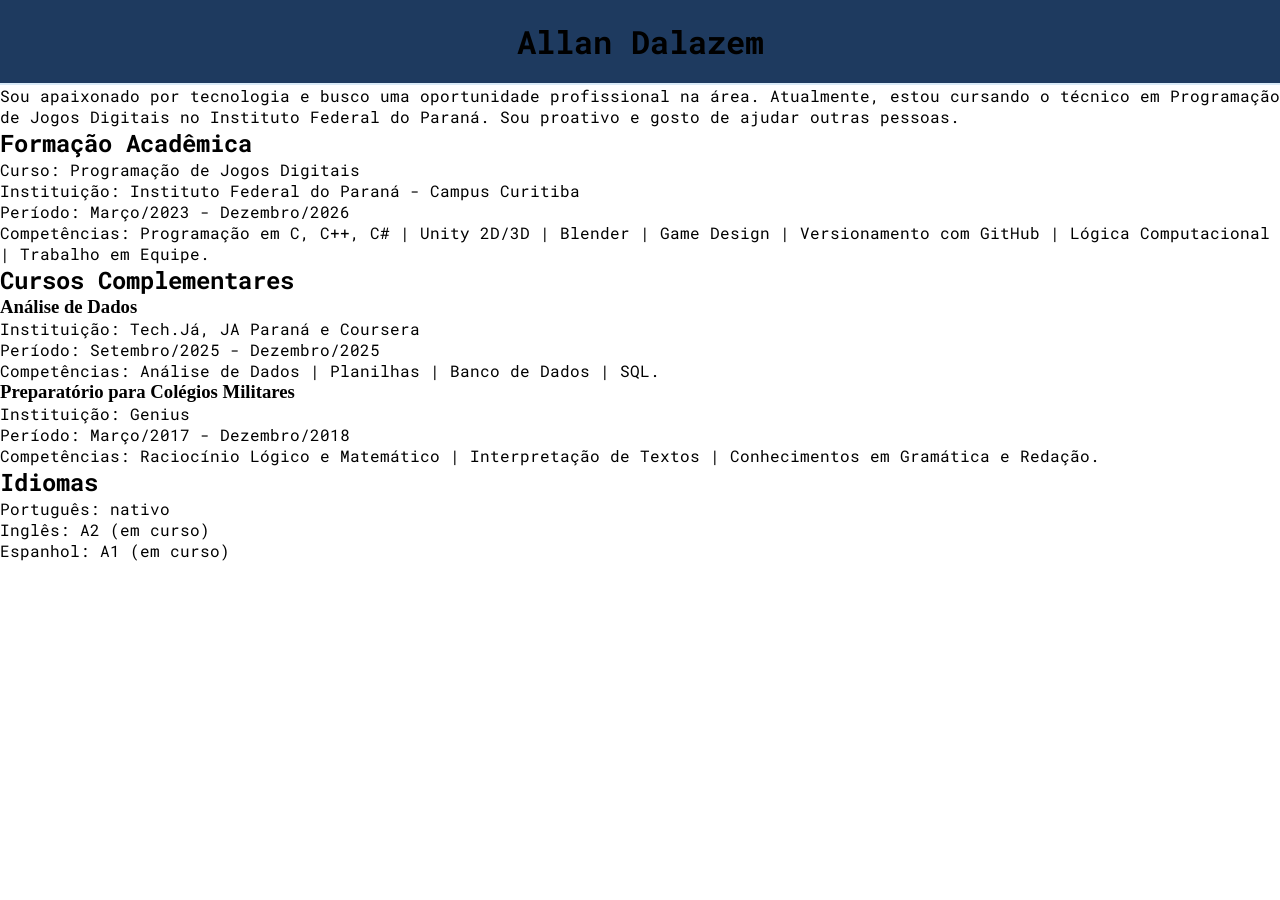
==== Portfolio_Project/index.html @ c1f293c8 "Website started + Basic files + Header + Font family + Basic infos" ====
<!DOCTYPE html>
<html>
    <head>
        <meta charset="utf-8">
        <meta name="viewport" content="width=device-width, initial-scale=1">

        <link rel="stylesheet" href="css/style.css">

        <link rel="preconnect" href="https://fonts.googleapis.com">
        <link rel="preconnect" href="https://fonts.gstatic.com" crossorigin>
        <link href="https://fonts.googleapis.com/css2?family=Roboto+Mono:ital,wght@0,100..700;1,100..700&display=swap" rel="stylesheet">

        <title>Portfólio - Home</title>
    </head>
    <body>
        <header>
            <h1>Allan Dalazem</h1>
        </header>

        <section>
            <p>Sou apaixonado por tecnologia e busco uma oportunidade profissional na área. Atualmente, estou cursando o técnico em Programação de Jogos Digitais no Instituto Federal do Paraná. Sou proativo e gosto de ajudar outras pessoas.</p>
        </section>

        <section class="curriculum-container">
            <div>
                <h2>Formação Acadêmica</h2>

                <p>Curso: Programação de Jogos Digitais</p>
                <p>Instituição: Instituto Federal do Paraná - Campus Curitiba</p>
                <p>Período: Março/2023 - Dezembro/2026</p>
                <p>Competências: Programação em C, C++, C# | Unity 2D/3D | Blender | Game Design | Versionamento com GitHub | Lógica Computacional | Trabalho em Equipe.</p>
            </div>

            <div>
                <h2>Cursos Complementares</h2>

                <h3>Análise de Dados</h3>
                <p>Instituição: Tech.Já, JA Paraná e Coursera</p>
                <p>Período: Setembro/2025 - Dezembro/2025</p>
                <p>Competências: Análise de Dados | Planilhas | Banco de Dados | SQL. </p>

                <h3>Preparatório para Colégios Militares</h3>
                <p>Instituição: Genius</p>
                <p>Período: Março/2017 - Dezembro/2018</p>
                <p>Competências: Raciocínio Lógico e Matemático | Interpretação de Textos | Conhecimentos em Gramática e Redação.</p>
            </div>

            <div>
                <h2>Idiomas</h2>

                <p>Português: nativo</p>
                <p>Inglês: A2 (em curso)</p>
                <p>Espanhol: A1 (em curso)</p>
            </div>
        </section>
        
    </body>
</html>
---- Portfolio_Project/css/style.css ----
*{
    margin: 0px;
    padding: 0px;
}

main{
    width: 100%;
    min-height: 100vh;
}

body{
    background-color: #FFFFFF;
}

header{
    padding: 20px;

    display: flex;
    justify-content: center;

    border-bottom: 2px solid #D9EAF7;

    background-color: #1E3A5F;
}

h1, h2, p{
    font-family: "Roboto Mono", monospace;
}

.curriculum-container{
    display: flex;
    flex-direction: column;
}
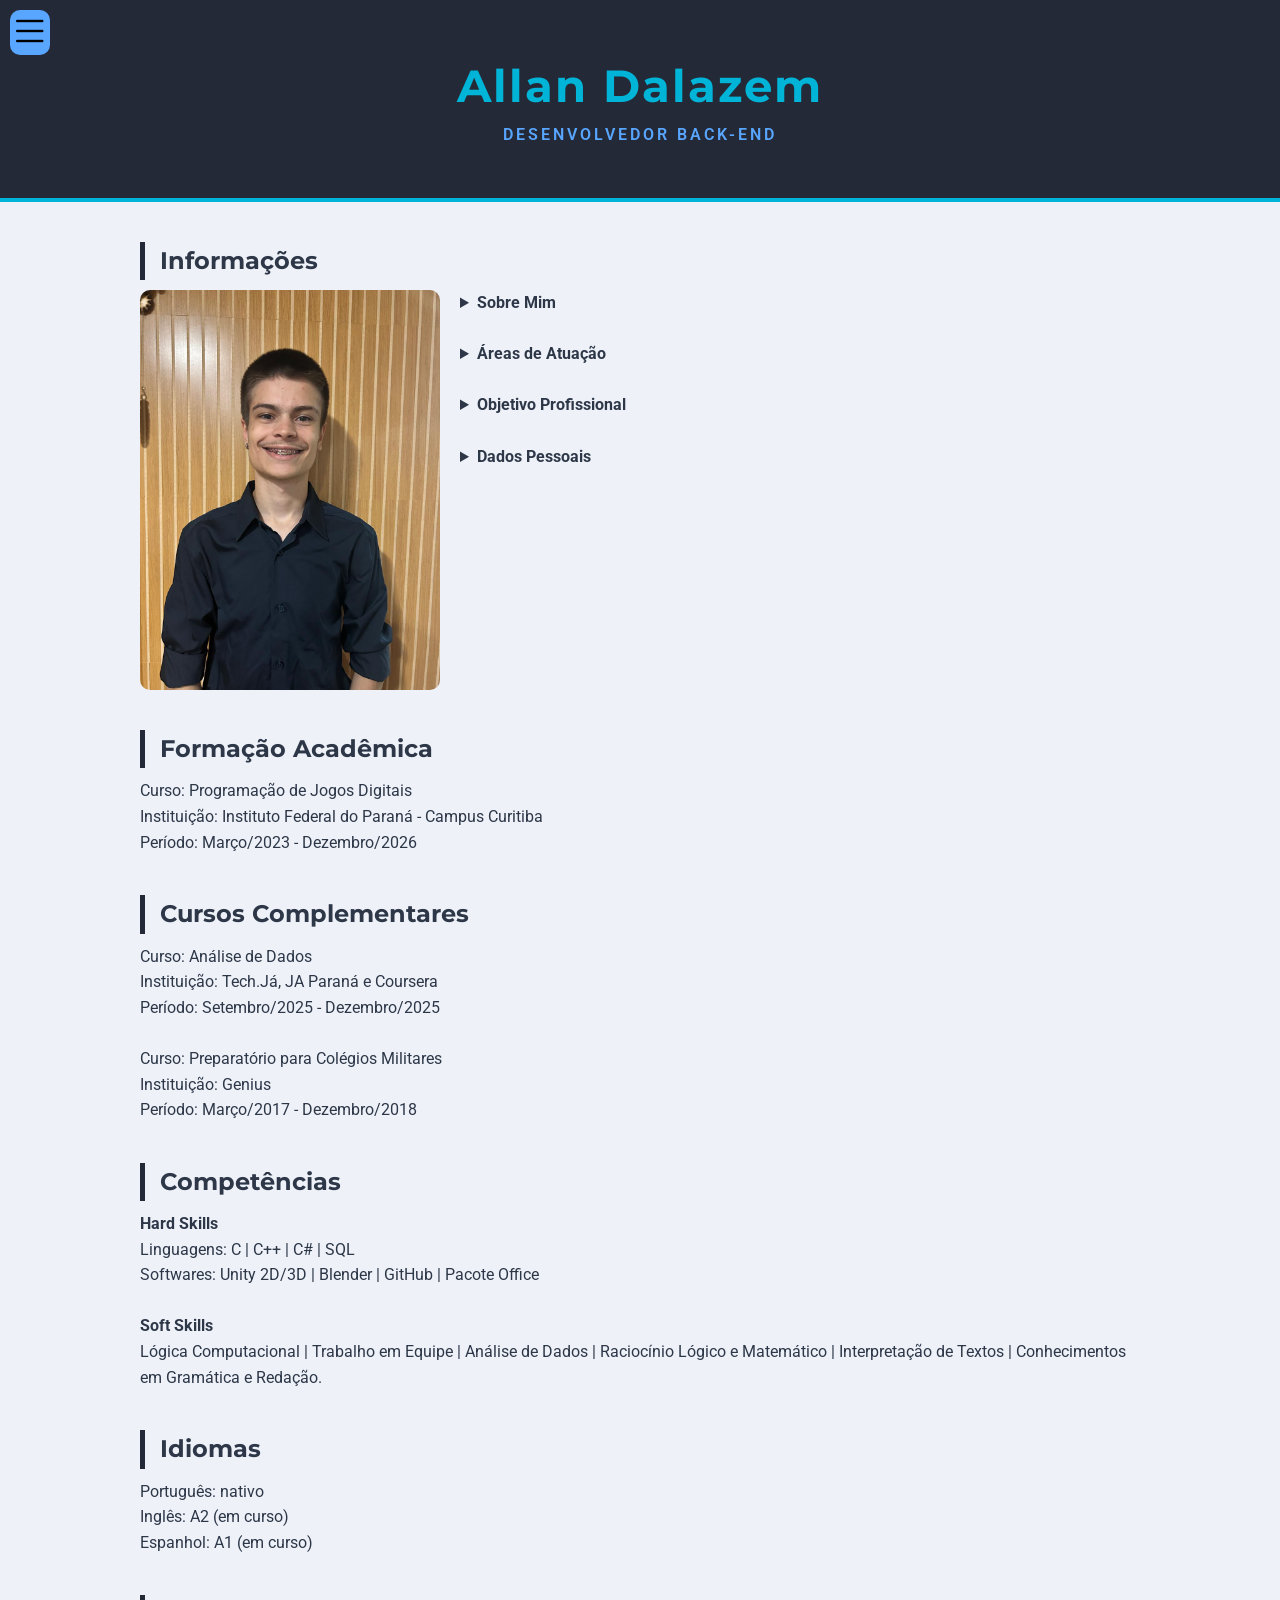
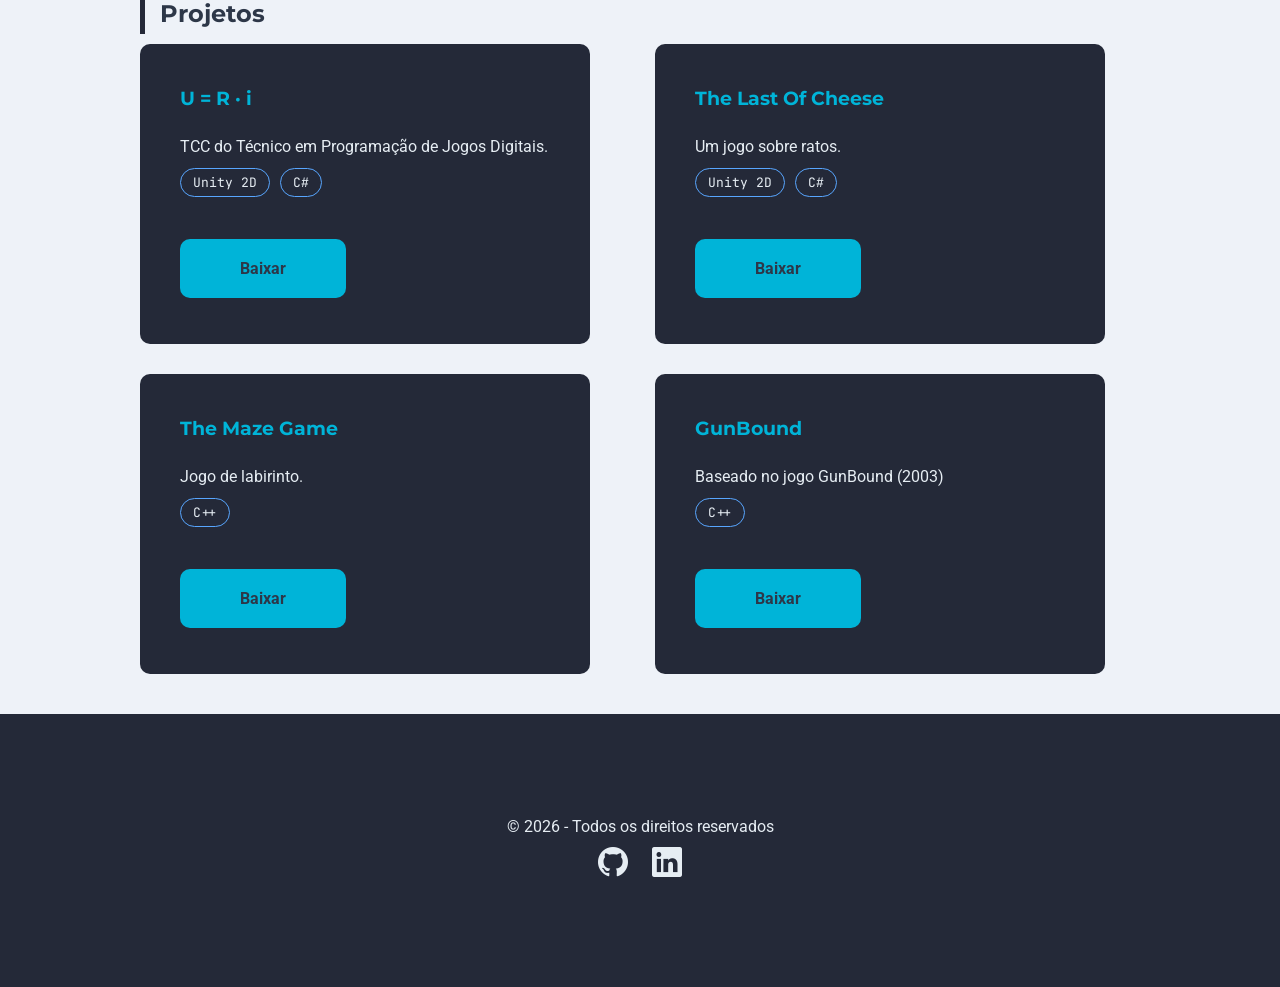
==== commit cd5c39ca: "Curriculum + Curriculum sections + Sidebar menu" ====
--- a/Portfolio_Project/index.html
+++ b/Portfolio_Project/index.html
@@ -4,55 +4,203 @@
         <meta charset="utf-8">
         <meta name="viewport" content="width=device-width, initial-scale=1">
 
+        <link rel="stylesheet" href="https://cdn.jsdelivr.net/npm/bootstrap-icons@1.3.0/font/bootstrap-icons.css">
         <link rel="stylesheet" href="css/style.css">
 
         <link rel="preconnect" href="https://fonts.googleapis.com">
         <link rel="preconnect" href="https://fonts.gstatic.com" crossorigin>
-        <link href="https://fonts.googleapis.com/css2?family=Roboto+Mono:ital,wght@0,100..700;1,100..700&display=swap" rel="stylesheet">
+        <link href="https://fonts.googleapis.com/css2?family=Roboto:wght@400;700&family=Montserrat:wght@600;800&family=JetBrains+Mono:wght@500&display=swap" rel="stylesheet">
 
         <title>Portfólio - Home</title>
     </head>
     <body>
         <header>
             <h1>Allan Dalazem</h1>
+            <p>DESENVOLVEDOR BACK-END</p>
         </header>
 
-        <section>
-            <p>Sou apaixonado por tecnologia e busco uma oportunidade profissional na área. Atualmente, estou cursando o técnico em Programação de Jogos Digitais no Instituto Federal do Paraná. Sou proativo e gosto de ajudar outras pessoas.</p>
-        </section>
-
-        <section class="curriculum-container">
+        <nav>
+            <button class="sidebar-open" onClick="openNav()"><i class="bi bi-list"></i></button>
+        </nav>
+
+        <div id="mySideBar" class="sidebar">
+            <a href="javascript:void(0)" class="sidebar-close" onClick="closeNav()">x</a>
+
+            <div class="sidebar-content">
+                <a href="#infos">Informações</a>
+                <a href="#formacao">Formação Acadêmica</a>
+                <a href="#cursos">Cursos Complementares</a>
+                <a href="#idiomas">Idiomas</a>
+                <a href="#projetos">Projetos</a>
+            </div>
+        </div>
+
+        <div id="main">
+            <section class="container">
+                <div class="container-item">
+                    <h2>Informações</h2>
+
+                    <div id="infos" class="about-me">
+                        <img src="images/AllanDalazem.jpeg" alt="Allan Dalazem">
+                        <div>
+                            <p>
+                                <details>
+                                    <summary><b>Sobre Mim</b></summary>
+
+                                    Estudante de Programação de Jogos Digitais no IFPR, sou apaixonado por resolver problemas através da tecnologia. 
+                                    Sou proativo, focado em resultados e entusiasta do trabalho colaborativo.
+                                </details>
+                                
+                                <br>
+
+                                <details>
+                                    <summary><b>Áreas de Atuação</b></summary>
+                                    
+                                    Meu foco principal é o Desenvolvimento Back-end, com interesse em arquitetura de sistemas, APIs e bancos de dados. 
+                                    Busco criar soluções lógicas, eficientes e escaláveis.
+                                </details>
+
+                                <br>
+
+                                <details>
+                                    <summary><b>Objetivo Profissional</b></summary>
+                                    
+                                    Busco minha primeira oportunidade no mercado tech para aplicar meus conhecimentos acadêmicos, colaborar com equipes experientes e evoluir como desenvolvedor em cenários reais.
+                                </details>
+
+                                <br>
+
+                                <details>
+                                    <summary><b>Dados Pessoais</b></summary>
+
+                                    Nascimento: 05/11/2008
+                                    <br>
+                                    E-mail: allan.dalazem2008@gmail.com
+                                    <br>
+                                    Telefone: +55 (41) 99281-0980
+                                </details>
+                            </p>
+                        </div>
+                    </div>
+                </div>
+            </section>
+
+            <section class="container">
+                <div id="formacao" class="container-item">
+                    <h2>Formação Acadêmica</h2>
+
+                    <p>Curso: Programação de Jogos Digitais</p>
+                    <p>Instituição: Instituto Federal do Paraná - Campus Curitiba</p>
+                    <p>Período: Março/2023 - Dezembro/2026</p>
+                </div>
+
+                <div id="cursos" class="container-item">
+                    <h2>Cursos Complementares</h2>
+
+                    <p>Curso: Análise de Dados</p>
+                    <p>Instituição: Tech.Já, JA Paraná e Coursera</p>
+                    <p>Período: Setembro/2025 - Dezembro/2025</p>
+
+                    <br>
+
+                    <p>Curso: Preparatório para Colégios Militares</p>
+                    <p>Instituição: Genius</p>
+                    <p>Período: Março/2017 - Dezembro/2018</p>
+                </div>
+
+                <div id="competencias" class="container-item">
+                    <h2>Competências</h2>
+
+                    <b>Hard Skills</b>
+                    <p>Linguagens: C | C++ | C# | SQL</p>
+                    <p>Softwares: Unity 2D/3D | Blender | GitHub | Pacote Office</p>
+
+                    <br>
+
+                    <b>Soft Skills</b>
+                    <p>Lógica Computacional | Trabalho em Equipe | Análise de Dados | Raciocínio Lógico e Matemático | Interpretação de Textos | Conhecimentos em Gramática e Redação.</p>
+                </div>
+
+                <div id="idiomas" class="container-item">
+                    <h2>Idiomas</h2>
+
+                    <p>Português: nativo</p>
+                    <p>Inglês: A2 (em curso)</p>
+                    <p>Espanhol: A1 (em curso)</p>
+                </div> 
+
+                <div id="projetos" class="container-item">
+                    <h2>Projetos</h2>
+
+                    <div class="grid-projects">
+                        <div class="card-project">
+                            <h3>U = R · i</h3>
+                            <p>TCC do Técnico em Programação de Jogos Digitais.</p>
+
+                            <div class="tags-projects">
+                                <span class="tag-project">Unity 2D</span>
+                                <span class="tag-project">C#</span>
+                            </div>
+
+                            <br><br>
+
+                            <a href="" class="button-project"><b>Baixar</b></a>
+                        </div>
+
+                        <div class="card-project">
+                            <h3>The Last Of Cheese</h3>
+                            <p>Um jogo sobre ratos.</p>
+
+                            <div class="tags-projects">
+                                <span class="tag-project">Unity 2D</span>
+                                <span class="tag-project">C#</span>
+                            </div>
+
+                            <br><br>
+
+                            <a href="" class="button-project"><b>Baixar</b></a>
+                        </div>
+
+                        <div class="card-project">
+                            <h3>The Maze Game</h3>
+                            <p>Jogo de labirinto.</p>
+
+                            <div class="tags-projects">
+                                <span class="tag-project">C++</span>
+                            </div>
+
+                            <br><br>
+
+                            <a href="" class="button-project"><b>Baixar</b></a>
+                        </div>
+
+                        <div class="card-project">
+                            <h3>GunBound</h3>
+                            <p>Baseado no jogo GunBound (2003)</p>
+
+                            <div class="tags-projects">
+                                <span class="tag-project">C++</span>
+                            </div>
+
+                            <br><br>
+
+                            <a href="" class="button-project"><b>Baixar</b></a>
+                        </div>
+                    </div>
+                </div>
+            </section>
+        </div>
+
+        <footer>
+            <p>&copy; 2026 - Todos os direitos reservados</p>
+            
             <div>
-                <h2>Formação Acadêmica</h2>
-
-                <p>Curso: Programação de Jogos Digitais</p>
-                <p>Instituição: Instituto Federal do Paraná - Campus Curitiba</p>
-                <p>Período: Março/2023 - Dezembro/2026</p>
-                <p>Competências: Programação em C, C++, C# | Unity 2D/3D | Blender | Game Design | Versionamento com GitHub | Lógica Computacional | Trabalho em Equipe.</p>
+                <a target="blank" href="https://github.com/allan-dalazem" alt="GitHub"><i class="bi bi-github icon-style"></i></a>
+                <a target="_blank" href="https://www.linkedin.com/in/allan-dalazem/" alt="LinkedIn"><i class="bi bi-linkedin icon-style"></i></a>
             </div>
-
-            <div>
-                <h2>Cursos Complementares</h2>
-
-                <h3>Análise de Dados</h3>
-                <p>Instituição: Tech.Já, JA Paraná e Coursera</p>
-                <p>Período: Setembro/2025 - Dezembro/2025</p>
-                <p>Competências: Análise de Dados | Planilhas | Banco de Dados | SQL. </p>
-
-                <h3>Preparatório para Colégios Militares</h3>
-                <p>Instituição: Genius</p>
-                <p>Período: Março/2017 - Dezembro/2018</p>
-                <p>Competências: Raciocínio Lógico e Matemático | Interpretação de Textos | Conhecimentos em Gramática e Redação.</p>
-            </div>
-
-            <div>
-                <h2>Idiomas</h2>
-
-                <p>Português: nativo</p>
-                <p>Inglês: A2 (em curso)</p>
-                <p>Espanhol: A1 (em curso)</p>
-            </div>
-        </section>
-        
+            
+        </footer>
+
+        <script src="javascript/script.js"></script>
     </body>
 </html>
--- a/Portfolio_Project/css/style.css
+++ b/Portfolio_Project/css/style.css
@@ -1,33 +1,281 @@
+:root{
+    --bg-main: #EEF2F8; /* Fundo da página */
+    --bg-dark-element: #242938; /* Banner, Cards e Footer */
+    --accent-primary: #00B4D8; /* Ciano para detalhes */
+    --accent-blue: #58A6FF; /* Azul para links e tags */
+    --text-on-dark: #E6EDF3; /* Texto sobre fundo escuro */
+    --text-main: #2D3748; /* Texto sobre fundo claro */
+
+    --font-titles: 'Montserrat', sans-serif;
+    --font-body: 'Roboto', sans-serif;
+    --font-code: 'JetBrains Mono', monospace;
+}
+
 *{
     margin: 0px;
     padding: 0px;
+    box-sizing: border-box;
 }
 
 main{
     width: 100%;
+    height: 100%;
     min-height: 100vh;
 }
 
+html{
+    scroll-behavior: smooth;
+}
+
 body{
-    background-color: #FFFFFF;
+    background-color: var(--bg-main);
+    color: var(--text-main);
+    line-height: 1.6;
+
+    display: flex;
+    flex-direction: column;
+    text-align: center;
+
+    font-family: var(--font-body);
 }
 
 header{
+    background-color: var(--bg-dark-element);
+    color: var(--text-on-dark);
+    
+    padding: 50px;
+
+    display: flex;
+    flex-direction: column;
+    text-align: center;
+
+    border-bottom: 4px solid var(--accent-primary);
+}
+
+header h1{
+    color: var(--accent-primary);
+    font-size: 45px;
+    letter-spacing: 2px;
+}
+
+header p{
+    color: var(--accent-blue);
+    letter-spacing: 3px;
+    font-weight: 600;
+}
+
+footer{
+    background-color: var(--bg-dark-element);
+    color: var(--text-on-dark);
+
+    padding: 100px;
+
+    display: flex;
+    flex-direction: column;
+    text-align: center;
+}
+
+nav{
+    display: flex;
+    justify-content: start;
+
+    position: fixed;
+
+    margin: 10px;
+}
+
+h1, h2, h3{
+    font-family: var(--font-titles);
+}
+
+#main{
+    transition: margin-left 1s;
     padding: 20px;
-
-    display: flex;
-    justify-content: center;
-
-    border-bottom: 2px solid #D9EAF7;
-
-    background-color: #1E3A5F;
-}
-
-h1, h2, p{
-    font-family: "Roboto Mono", monospace;
-}
-
-.curriculum-container{
-    display: flex;
-    flex-direction: column;
+    margin-left: 0px;
+}
+
+.sidebar{
+    width: 0px;
+    height: 100%;
+    position: fixed;
+    z-index: 1;
+    top: 0;
+    left: 0;
+    background-color: var(--bg-dark-element);
+    overflow-x: hidden;
+
+    transition: 1s;
+}
+
+.sidebar-content{
+    padding-top: 70px;
+}
+
+.sidebar a{
+    display: block;
+
+    color: var(--text-on-dark);
+
+    padding: 10px 10px;
+
+    text-decoration: none;
+}
+
+.sidebar a:hover{
+    background-color: var(--accent-blue);
+    border-radius: 5px;
+}
+
+.sidebar-open{
+    background-color: var(--accent-blue);
+    border-radius: 10px;
+    border: none;
+
+    cursor: pointer;
+}
+
+.sidebar-close{
+    position: absolute;
+
+    top: 10px;
+    right: 10px;
+}
+
+.sidebar-open i{
+    font-size: 40px;
+}
+
+.container{
+    width: 1000px;
+    margin: auto;
+    text-align: start;
+}
+
+.container h2{
+    border-left: 5px solid var(--bg-dark-element);
+    padding-left: 15px;
+    margin-bottom: 10px;
+}
+
+.container-item{
+    padding: 20px 0px;
+}
+
+.about-me{
+    display: flex;
+    gap: 20px;
+}
+
+.about-me img{
+    width: 300px;
+    border-radius: 10px;
+
+    align-self: flex-start;
+}
+
+.about-me p{
+    padding-left: 15px;
+    text-align: justify;
+}
+
+.grid-projects{
+    display: grid;
+    grid-template-columns: repeat(auto-fit, minmax(400px, 1fr));
+    gap: 30px;
+}
+
+.card-project{
+    width: 450px;
+    height: 300px;
+    
+    padding: 40px;
+
+    color: var(--text-on-dark);
+    background-color: var(--bg-dark-element);
+
+    border-radius: 10px;
+
+    transition: 0.3s ease;
+}
+
+.card-project:hover{
+    transform: translateY(-10px);
+}
+
+.card-project h3{
+    color: var(--accent-primary);
+    padding-bottom: 20px;
+}
+
+.card-projects p{
+    color: var(--text-on-dark);
+}
+
+.card-project a{
+    color: var(--text-main);
+}
+
+.tags-projects{
+    padding: 10px 0px;
+
+    font-family: var(--font-code);
+}
+
+.tag-project{
+    padding: 5px 12px;
+    border-radius: 20px;
+    border: 1px solid var(--accent-blue);
+
+    font-size: 13px;
+}
+
+.button-project{
+    background-color: var(--accent-primary);
+    
+    padding: 20px 60px;
+    border-radius: 10px;
+
+    text-decoration: none;
+}
+
+.button-project:hover{
+    filter: brightness(1.2);
+}
+
+.icon-style{
+    font-size: 30px;
+    padding: 10px;
+    color: var(--text-on-dark);
+}
+
+@media screen and (max-height: 450px){
+    header h1{font-size: 36px;}
+
+    .about-me{
+        flex-direction: column;
+    }
+
+    .about-me img{
+        width: 100%;
+        max-width: 300px;
+        margin-bottom: 20px;
+    }
+
+    .about-me p{
+        padding-left: 0px;
+    }
+
+    .grid-projects{
+        grid-template-columns: 1fr;
+        justify-content: center;
+    }
+
+    .card-project{
+        width: 100%;
+        max-width: 450px;
+        height: auto;
+        min-height: 300px;
+    }
+
+    .sidebar a{font-size: 18px;}
 }
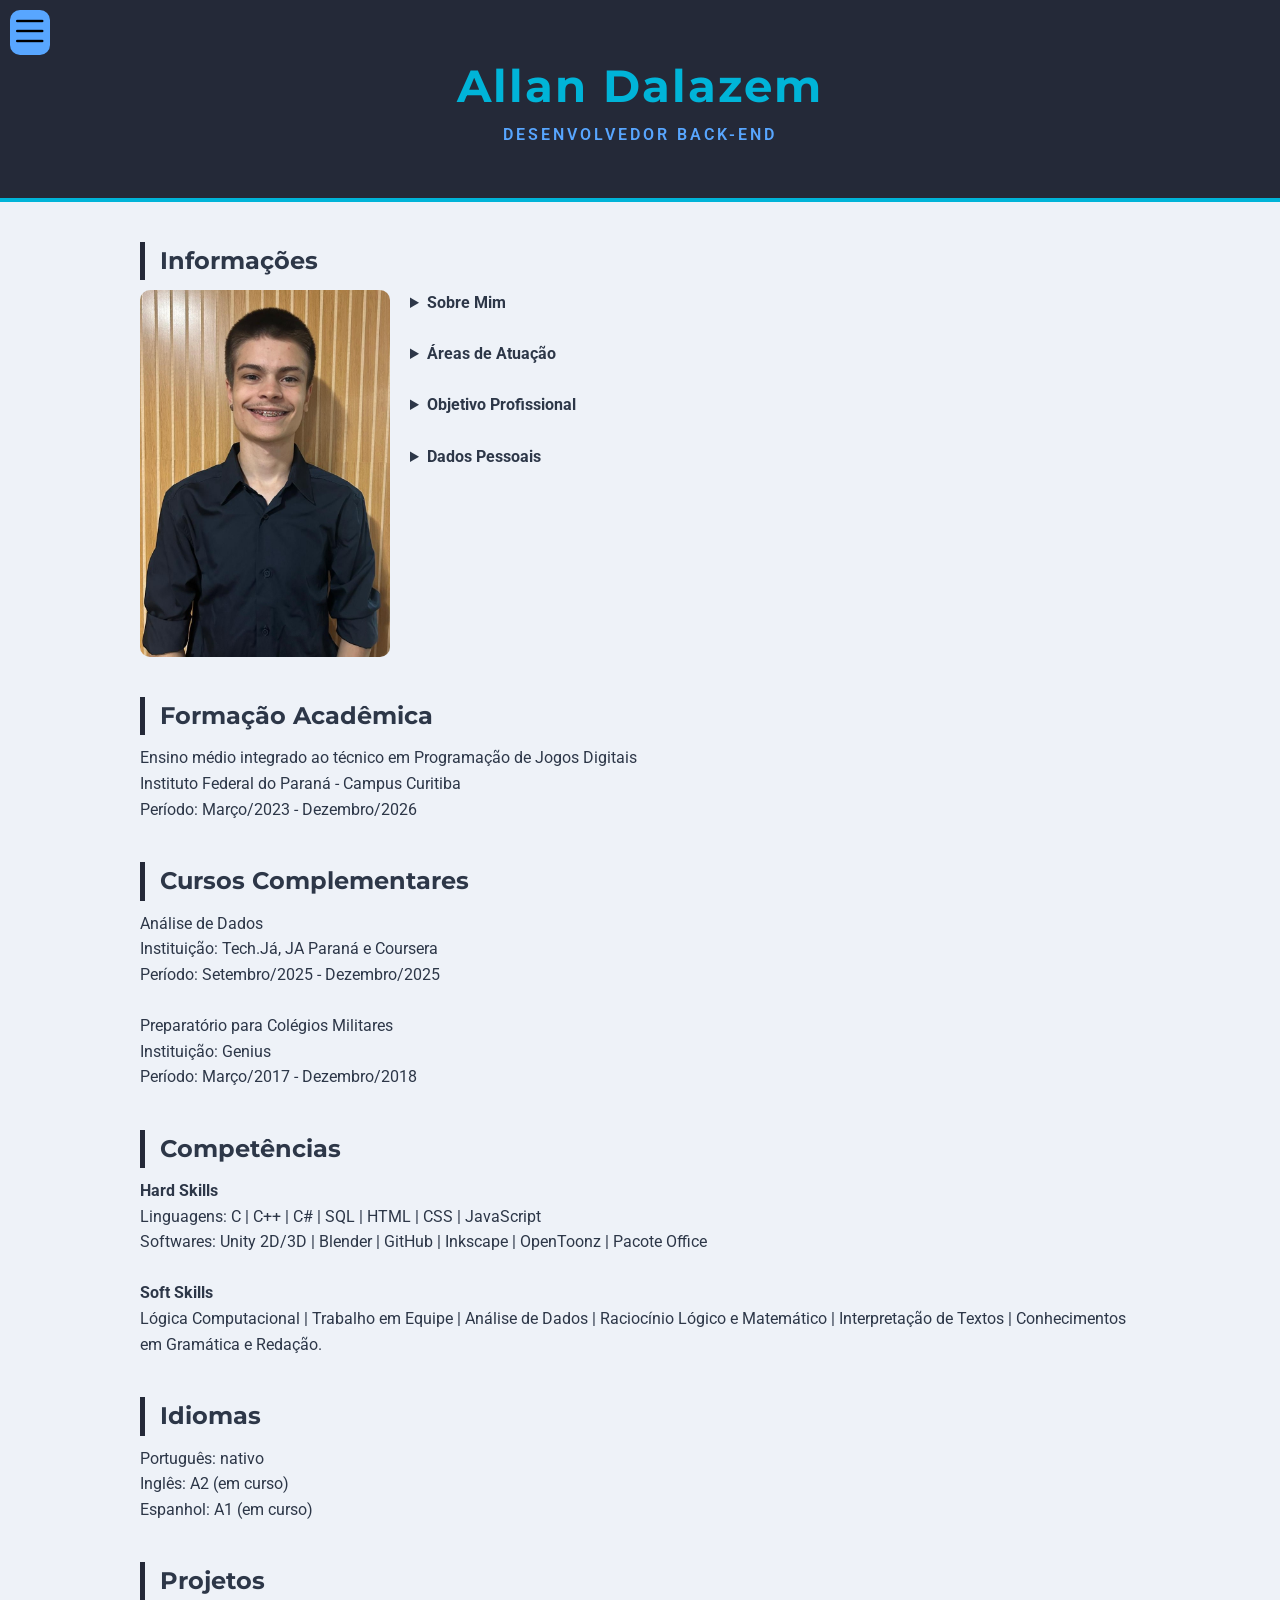
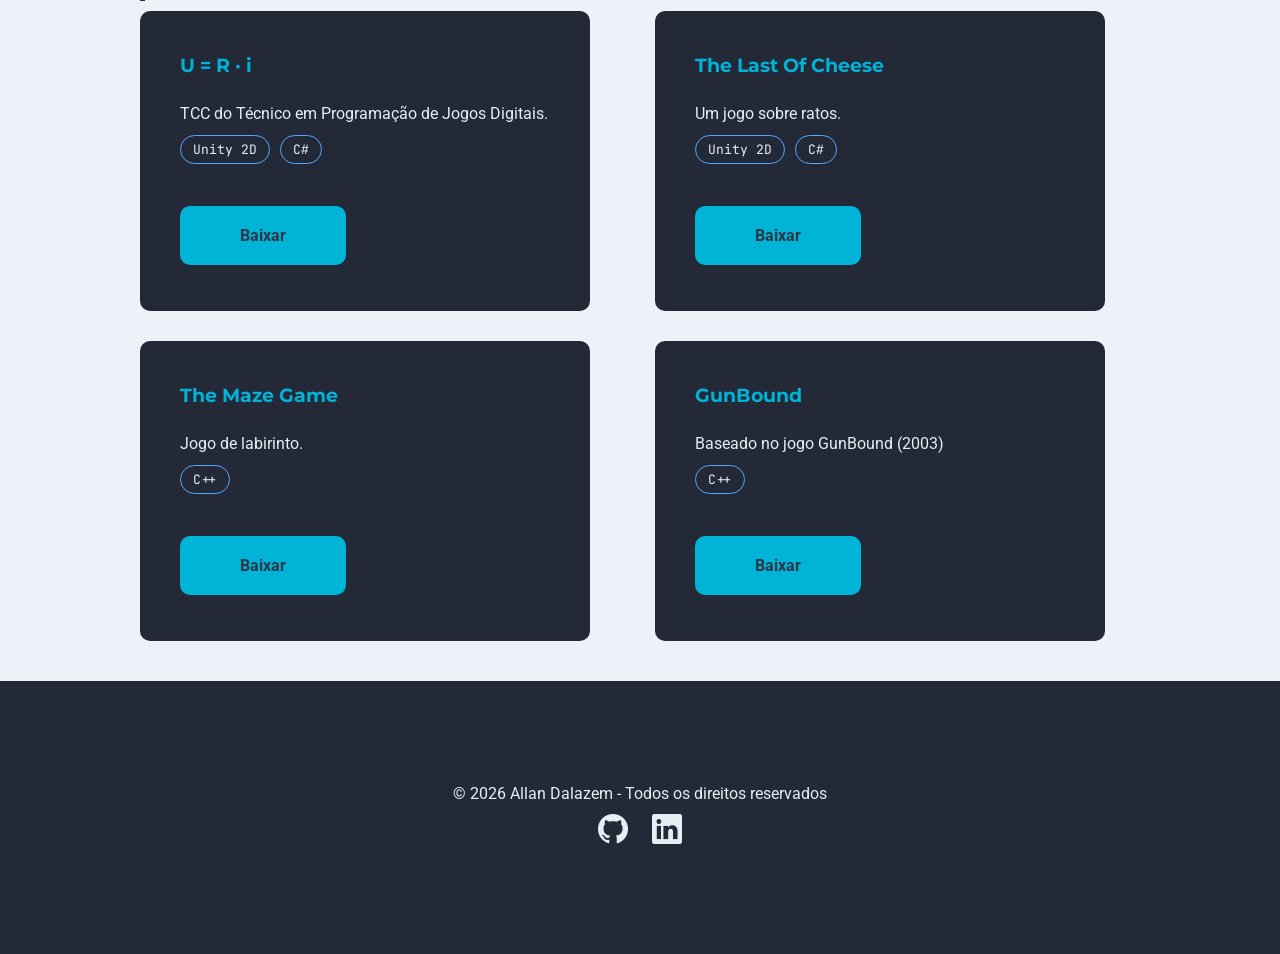
==== commit 2c3f66b6: "Changes + Page title + Copyright" ====
--- a/Portfolio_Project/index.html
+++ b/Portfolio_Project/index.html
@@ -11,7 +11,7 @@
         <link rel="preconnect" href="https://fonts.gstatic.com" crossorigin>
         <link href="https://fonts.googleapis.com/css2?family=Roboto:wght@400;700&family=Montserrat:wght@600;800&family=JetBrains+Mono:wght@500&display=swap" rel="stylesheet">
 
-        <title>Portfólio - Home</title>
+        <title>Portfólio - Allan Dalazem</title>
     </head>
     <body>
         <header>
@@ -89,22 +89,22 @@
                 <div id="formacao" class="container-item">
                     <h2>Formação Acadêmica</h2>
 
-                    <p>Curso: Programação de Jogos Digitais</p>
-                    <p>Instituição: Instituto Federal do Paraná - Campus Curitiba</p>
+                    <p>Ensino médio integrado ao técnico em Programação de Jogos Digitais</p>
+                    <p>Instituto Federal do Paraná - Campus Curitiba</p>
                     <p>Período: Março/2023 - Dezembro/2026</p>
                 </div>
 
                 <div id="cursos" class="container-item">
                     <h2>Cursos Complementares</h2>
 
-                    <p>Curso: Análise de Dados</p>
+                    <p>Análise de Dados</p>
                     <p>Instituição: Tech.Já, JA Paraná e Coursera</p>
                     <p>Período: Setembro/2025 - Dezembro/2025</p>
 
                     <br>
 
-                    <p>Curso: Preparatório para Colégios Militares</p>
-                    <p>Instituição: Genius</p>
+                    <p>Preparatório para Colégios Militares</p>
+                    <p>Instituição: Genius</p>  
                     <p>Período: Março/2017 - Dezembro/2018</p>
                 </div>
 
@@ -112,8 +112,8 @@
                     <h2>Competências</h2>
 
                     <b>Hard Skills</b>
-                    <p>Linguagens: C | C++ | C# | SQL</p>
-                    <p>Softwares: Unity 2D/3D | Blender | GitHub | Pacote Office</p>
+                    <p>Linguagens: C | C++ | C# | SQL | HTML | CSS | JavaScript</p>
+                    <p>Softwares: Unity 2D/3D | Blender | GitHub | Inkscape | OpenToonz | Pacote Office</p>
 
                     <br>
 
@@ -192,7 +192,7 @@
         </div>
 
         <footer>
-            <p>&copy; 2026 - Todos os direitos reservados</p>
+            <p>&copy; 2026 Allan Dalazem - Todos os direitos reservados</p>
             
             <div>
                 <a target="blank" href="https://github.com/allan-dalazem" alt="GitHub"><i class="bi bi-github icon-style"></i></a>
--- a/Portfolio_Project/css/style.css
+++ b/Portfolio_Project/css/style.css
@@ -167,15 +167,20 @@
 }
 
 .about-me img{
-    width: 300px;
-    border-radius: 10px;
-
+    width: 250px;
+    border-radius: 10px;
+
+    object-fit: cover;
     align-self: flex-start;
 }
 
 .about-me p{
     padding-left: 15px;
     text-align: justify;
+}
+
+.about-me summary{
+    cursor: pointer;
 }
 
 .grid-projects{
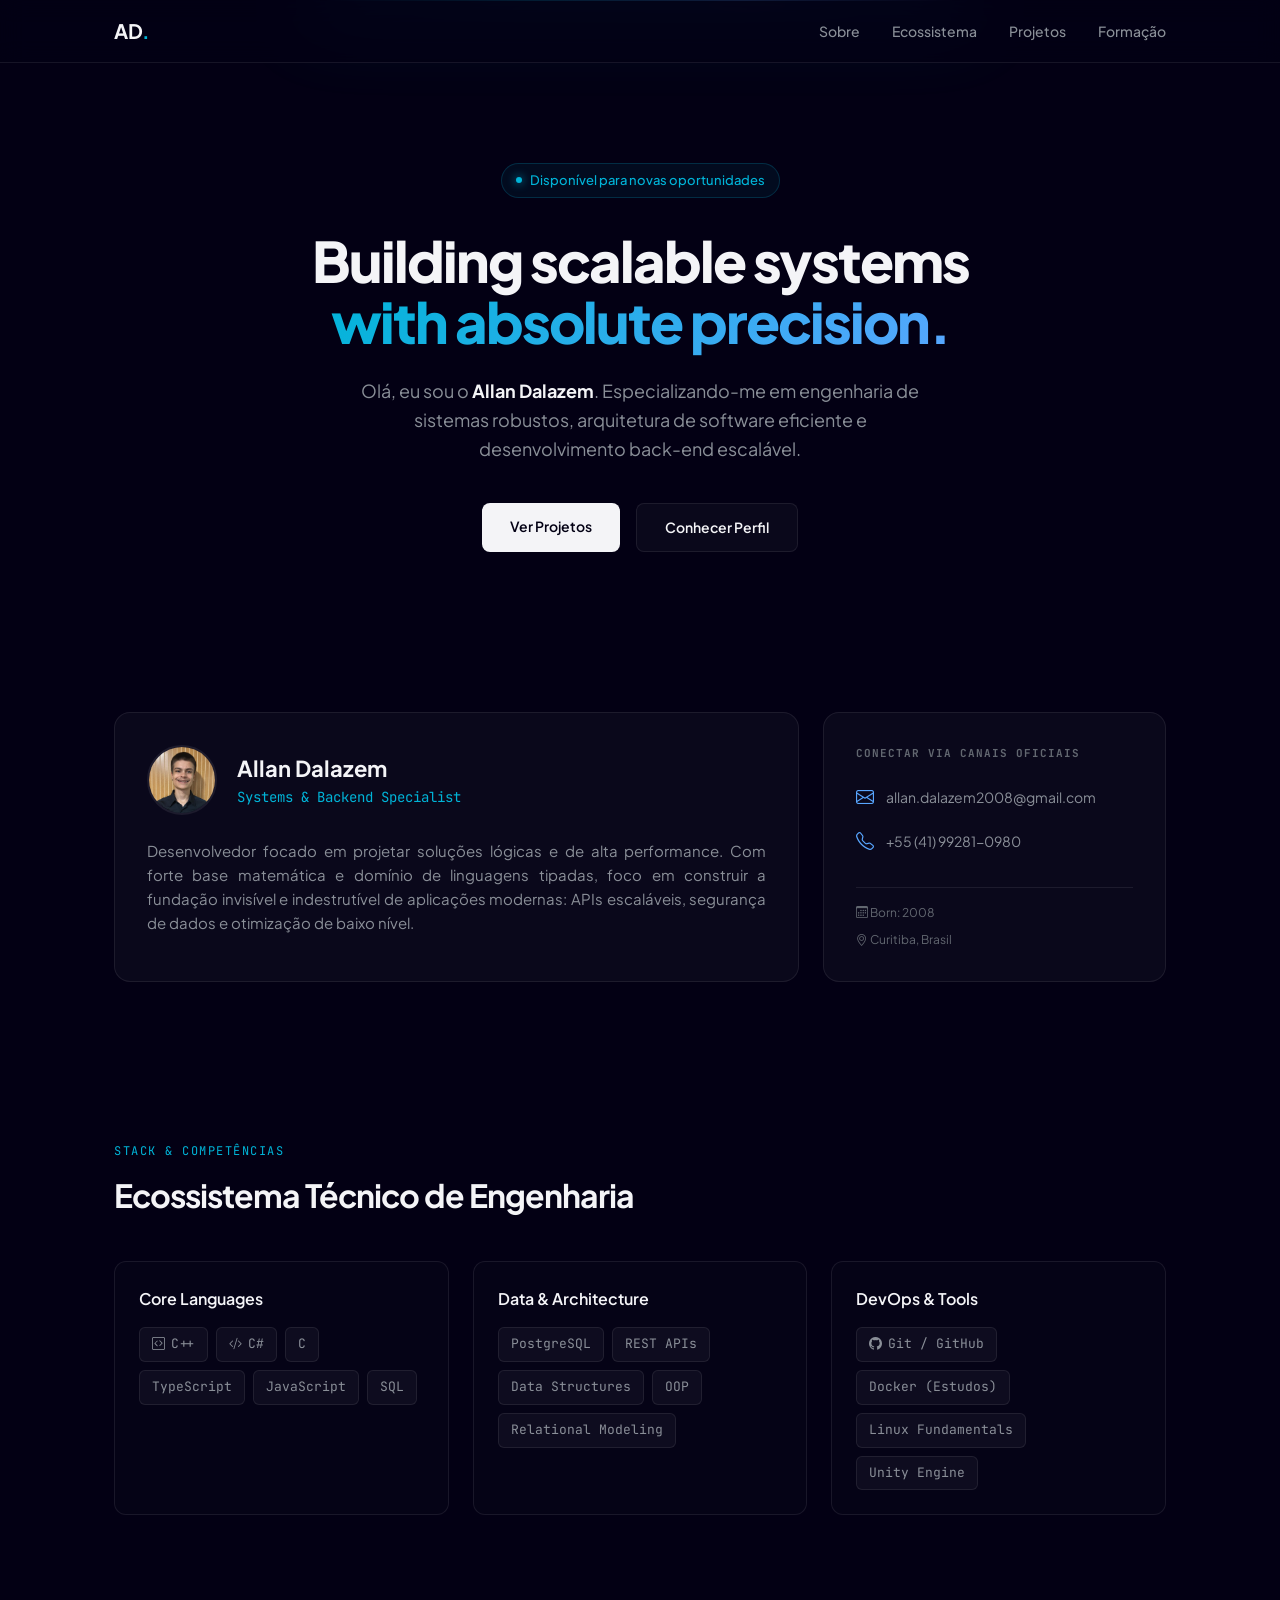
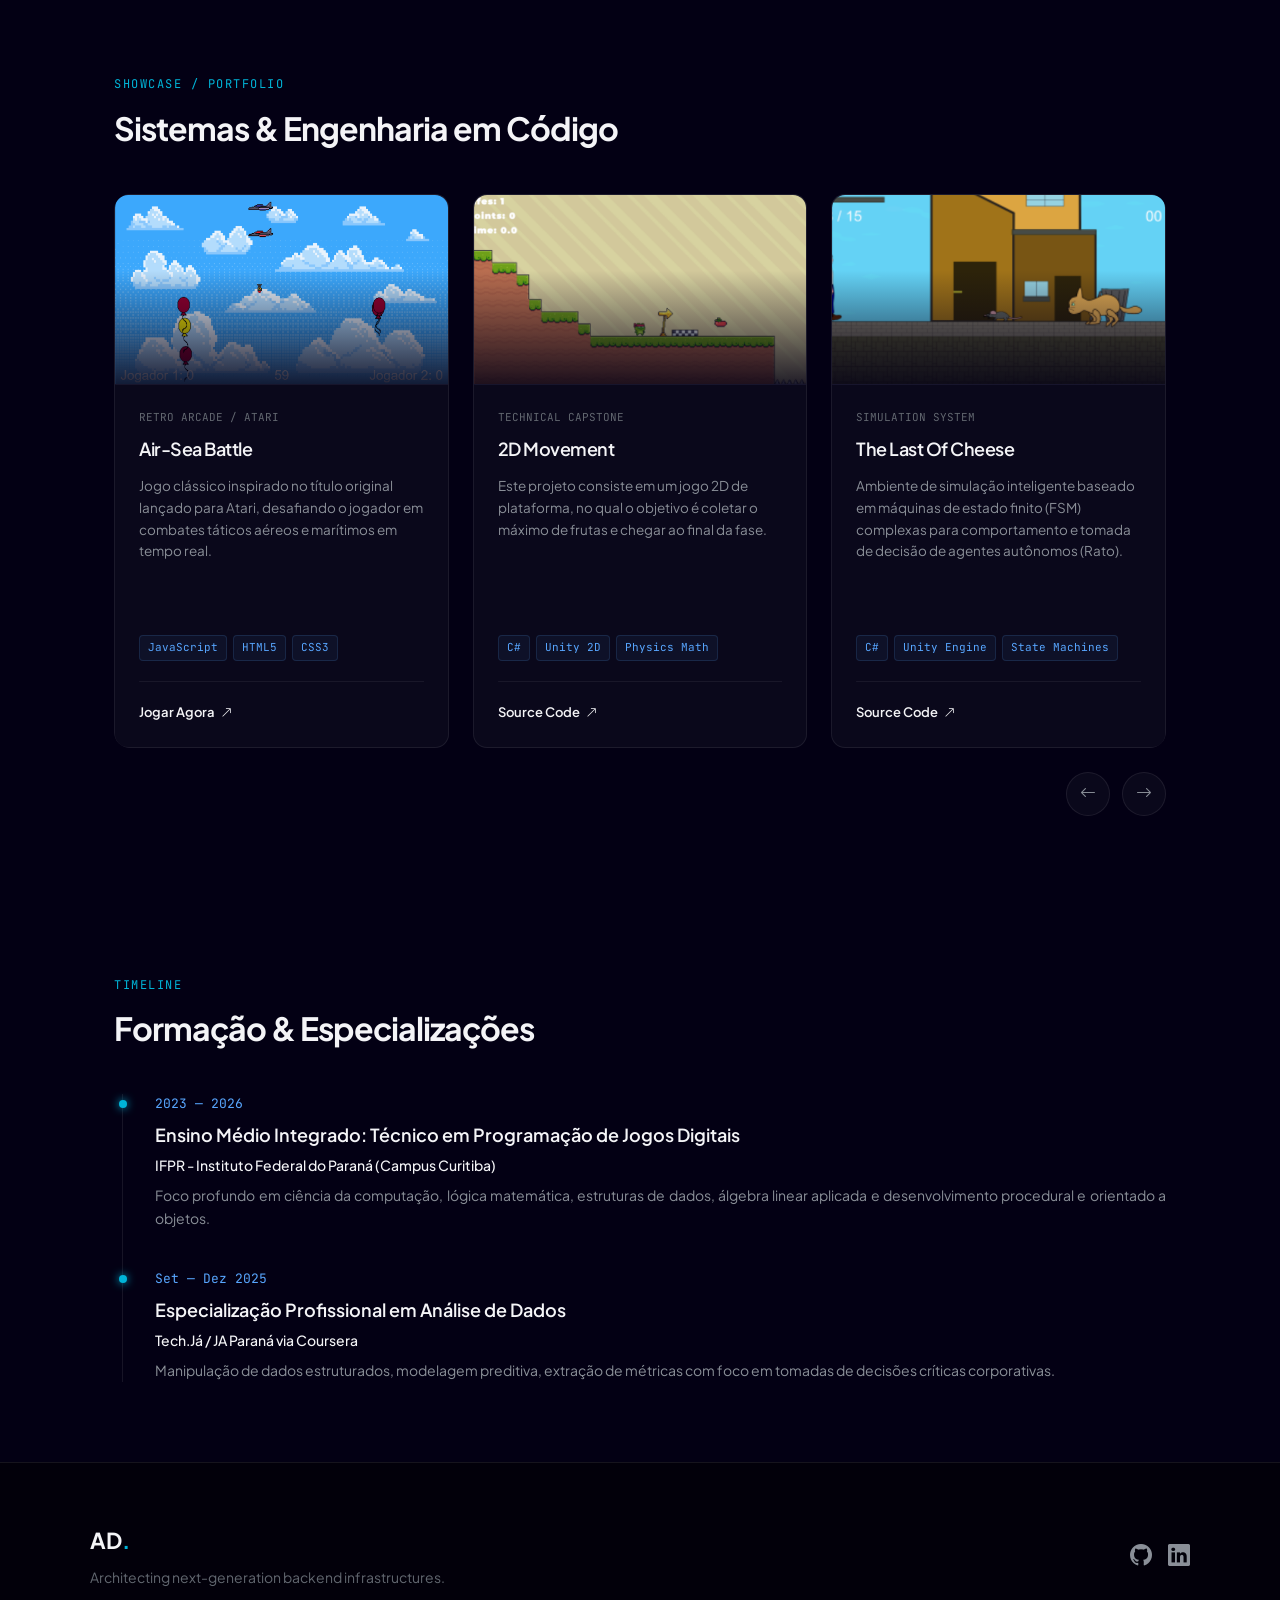
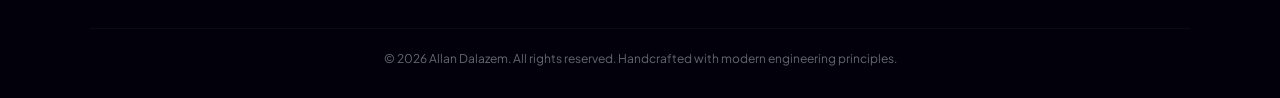
==== commit be4dd57b: "Air-SeaBattle + Air-SeaBattle project" ====
--- a/Portfolio_Project/index.html
+++ b/Portfolio_Project/index.html
@@ -1,206 +1,427 @@
 <!DOCTYPE html>
-<html>
-    <head>
-        <meta charset="utf-8">
-        <meta name="viewport" content="width=device-width, initial-scale=1">
-
-        <link rel="stylesheet" href="https://cdn.jsdelivr.net/npm/bootstrap-icons@1.3.0/font/bootstrap-icons.css">
-        <link rel="stylesheet" href="css/style.css">
-
-        <link rel="preconnect" href="https://fonts.googleapis.com">
-        <link rel="preconnect" href="https://fonts.gstatic.com" crossorigin>
-        <link href="https://fonts.googleapis.com/css2?family=Roboto:wght@400;700&family=Montserrat:wght@600;800&family=JetBrains+Mono:wght@500&display=swap" rel="stylesheet">
-
-        <title>Portfólio - Allan Dalazem</title>
-    </head>
-    <body>
-        <header>
-            <h1>Allan Dalazem</h1>
-            <p>DESENVOLVEDOR BACK-END</p>
-        </header>
-
-        <nav>
-            <button class="sidebar-open" onClick="openNav()"><i class="bi bi-list"></i></button>
-        </nav>
-
-        <div id="mySideBar" class="sidebar">
-            <a href="javascript:void(0)" class="sidebar-close" onClick="closeNav()">x</a>
-
-            <div class="sidebar-content">
-                <a href="#infos">Informações</a>
-                <a href="#formacao">Formação Acadêmica</a>
-                <a href="#cursos">Cursos Complementares</a>
-                <a href="#idiomas">Idiomas</a>
-                <a href="#projetos">Projetos</a>
-            </div>
+<html lang="pt-BR">
+<head>
+    <meta charset="utf-8">
+    <meta name="viewport" content="width=device-width, initial-scale=1">
+    <title>Allan Dalazem | Systems & Backend Engineer</title>
+    
+    <link rel="stylesheet" href="https://cdn.jsdelivr.net/npm/bootstrap-icons@1.11.3/font/bootstrap-icons.min.css">
+    <link rel="preconnect" href="https://fonts.googleapis.com">
+    <link rel="preconnect" href="https://fonts.gstatic.com" crossorigin>
+    <link href="https://fonts.googleapis.com/css2?family=JetBrains+Mono:wght@400;600&family=Plus+Jakarta+Sans:wght@300;400;500;700&display=swap" rel="stylesheet">
+    
+    <link rel="stylesheet" href="css/style.css">
+</head>
+<body>
+
+    <div class="top-glow-bar"></div>
+
+    <nav class="navbar">
+        <div class="nav-container">
+            <a href="#" class="nav-logo">AD<span class="dot">.</span></a>
+            <div class="nav-links">
+                <a href="#about">Sobre</a>
+                <a href="#stack">Ecossistema</a>
+                <a href="#projects">Projetos</a>
+                <a href="#education">Formação</a>
+            </div>
+            <button class="menu-toggle" aria-label="Abrir Menu" onClick="toggleMenu()">
+                <i class="bi bi-list"></i>
+            </button>
         </div>
-
-        <div id="main">
-            <section class="container">
-                <div class="container-item">
-                    <h2>Informações</h2>
-
-                    <div id="infos" class="about-me">
-                        <img src="images/AllanDalazem.jpeg" alt="Allan Dalazem">
+    </nav>
+
+    <div id="mobileMenu" class="mobile-menu">
+        <button class="menu-close" onClick="toggleMenu()">&times;</button>
+        <div class="mobile-menu-links">
+            <a href="#about" onClick="toggleMenu()">Sobre</a>
+            <a href="#stack" onClick="toggleMenu()">Ecossistema</a>
+            <a href="#projects" onClick="toggleMenu()">Projetos</a>
+            <a href="#education" onClick="toggleMenu()">Formação</a>
+        </div>
+    </div>
+
+    <main id="main-content">
+        
+        <section class="hero-section">
+            <div class="hero-badge">
+                <span class="badge-dot"></span> Disponível para novas oportunidades
+            </div>
+            <h1 class="hero-title">
+                Building scalable systems <br>
+                <span class="gradient-text">with absolute precision.</span>
+            </h1>
+            <p class="hero-subtitle">
+                Olá, eu sou o <strong>Allan Dalazem</strong>. Especializando-me em engenharia de sistemas robustos, arquitetura de software eficiente e desenvolvimento back-end escalável.
+            </p>
+            <div class="hero-actions">
+                <a href="#projects" class="btn btn-primary">Ver Projetos</a>
+                <a href="#about" class="btn btn-secondary">Conhecer Perfil</a>
+            </div>
+        </section>
+
+        <section id="about" class="section-container">
+            <div class="bento-grid">
+                
+                <div class="bento-card profile-card">
+                    <div class="profile-header">
+                        <img src="images/AllanDalazem.jpeg" alt="Allan Dalazem" class="profile-img">
                         <div>
-                            <p>
-                                <details>
-                                    <summary><b>Sobre Mim</b></summary>
-
-                                    Estudante de Programação de Jogos Digitais no IFPR, sou apaixonado por resolver problemas através da tecnologia. 
-                                    Sou proativo, focado em resultados e entusiasta do trabalho colaborativo.
-                                </details>
-                                
-                                <br>
-
-                                <details>
-                                    <summary><b>Áreas de Atuação</b></summary>
-                                    
-                                    Meu foco principal é o Desenvolvimento Back-end, com interesse em arquitetura de sistemas, APIs e bancos de dados. 
-                                    Busco criar soluções lógicas, eficientes e escaláveis.
-                                </details>
-
-                                <br>
-
-                                <details>
-                                    <summary><b>Objetivo Profissional</b></summary>
-                                    
-                                    Busco minha primeira oportunidade no mercado tech para aplicar meus conhecimentos acadêmicos, colaborar com equipes experientes e evoluir como desenvolvedor em cenários reais.
-                                </details>
-
-                                <br>
-
-                                <details>
-                                    <summary><b>Dados Pessoais</b></summary>
-
-                                    Nascimento: 05/11/2008
-                                    <br>
-                                    E-mail: allan.dalazem2008@gmail.com
-                                    <br>
-                                    Telefone: +55 (41) 99281-0980
-                                </details>
-                            </p>
-                        </div>
-                    </div>
-                </div>
-            </section>
-
-            <section class="container">
-                <div id="formacao" class="container-item">
-                    <h2>Formação Acadêmica</h2>
-
-                    <p>Ensino médio integrado ao técnico em Programação de Jogos Digitais</p>
-                    <p>Instituto Federal do Paraná - Campus Curitiba</p>
-                    <p>Período: Março/2023 - Dezembro/2026</p>
-                </div>
-
-                <div id="cursos" class="container-item">
-                    <h2>Cursos Complementares</h2>
-
-                    <p>Análise de Dados</p>
-                    <p>Instituição: Tech.Já, JA Paraná e Coursera</p>
-                    <p>Período: Setembro/2025 - Dezembro/2025</p>
-
-                    <br>
-
-                    <p>Preparatório para Colégios Militares</p>
-                    <p>Instituição: Genius</p>  
-                    <p>Período: Março/2017 - Dezembro/2018</p>
-                </div>
-
-                <div id="competencias" class="container-item">
-                    <h2>Competências</h2>
-
-                    <b>Hard Skills</b>
-                    <p>Linguagens: C | C++ | C# | SQL | HTML | CSS | JavaScript</p>
-                    <p>Softwares: Unity 2D/3D | Blender | GitHub | Inkscape | OpenToonz | Pacote Office</p>
-
-                    <br>
-
-                    <b>Soft Skills</b>
-                    <p>Lógica Computacional | Trabalho em Equipe | Análise de Dados | Raciocínio Lógico e Matemático | Interpretação de Textos | Conhecimentos em Gramática e Redação.</p>
-                </div>
-
-                <div id="idiomas" class="container-item">
-                    <h2>Idiomas</h2>
-
-                    <p>Português: nativo</p>
-                    <p>Inglês: A2 (em curso)</p>
-                    <p>Espanhol: A1 (em curso)</p>
-                </div> 
-
-                <div id="projetos" class="container-item">
-                    <h2>Projetos</h2>
-
-                    <div class="grid-projects">
-                        <div class="card-project">
-                            <h3>U = R · i</h3>
-                            <p>TCC do Técnico em Programação de Jogos Digitais.</p>
-
-                            <div class="tags-projects">
-                                <span class="tag-project">Unity 2D</span>
-                                <span class="tag-project">C#</span>
-                            </div>
-
-                            <br><br>
-
-                            <a href="" class="button-project"><b>Baixar</b></a>
-                        </div>
-
-                        <div class="card-project">
-                            <h3>The Last Of Cheese</h3>
-                            <p>Um jogo sobre ratos.</p>
-
-                            <div class="tags-projects">
-                                <span class="tag-project">Unity 2D</span>
-                                <span class="tag-project">C#</span>
-                            </div>
-
-                            <br><br>
-
-                            <a href="" class="button-project"><b>Baixar</b></a>
-                        </div>
-
-                        <div class="card-project">
-                            <h3>The Maze Game</h3>
-                            <p>Jogo de labirinto.</p>
-
-                            <div class="tags-projects">
-                                <span class="tag-project">C++</span>
-                            </div>
-
-                            <br><br>
-
-                            <a href="" class="button-project"><b>Baixar</b></a>
-                        </div>
-
-                        <div class="card-project">
-                            <h3>GunBound</h3>
-                            <p>Baseado no jogo GunBound (2003)</p>
-
-                            <div class="tags-projects">
-                                <span class="tag-project">C++</span>
-                            </div>
-
-                            <br><br>
-
-                            <a href="" class="button-project"><b>Baixar</b></a>
-                        </div>
-                    </div>
-                </div>
-            </section>
+                            <h3>Allan Dalazem</h3>
+                            <p class="title-tag">Systems & Backend Specialist</p>
+                        </div>
+                    </div>
+                    <div class="profile-bio">
+                        <p>Desenvolvedor focado em projetar soluções lógicas e de alta performance. Com forte base matemática e domínio de linguagens tipadas, foco em construir a fundação invisível e indestrutível de aplicações modernas: APIs escaláveis, segurança de dados e otimização de baixo nível.</p>
+                    </div>
+                </div>
+
+                <div class="bento-card contact-card">
+                    <h4 class="card-label">Conectar via canais oficiais</h4>
+                    <div class="contact-methods">
+                        <a href="mailto:allan.dalazem2008@gmail.com" class="contact-item">
+                            <i class="bi bi-envelope"></i>
+                            <span>allan.dalazem2008@gmail.com</span>
+                        </a>
+                        <a href="tel:+5541992810980" class="contact-item">
+                            <i class="bi bi-telephone"></i>
+                            <span>+55 (41) 99281-0980</span>
+                        </a>
+                        <div class="meta-info">
+                            <span><i class="bi bi-calendar3"></i> Born: 2008</span>
+                            <span><i class="bi bi-geo-alt"></i> Curitiba, Brasil</span>
+                        </div>
+                    </div>
+                </div>
+
+            </div>
+        </section>
+
+        <section id="stack" class="section-container">
+            <div class="section-header">
+                <span class="section-tag">Stack & Competências</span>
+                <h2>Ecossistema Técnico de Engenharia</h2>
+            </div>
+            
+            <div class="stack-grid">
+                <div class="stack-category">
+                    <h3>Core Languages</h3>
+                    <div class="tech-tags">
+                        <span class="tech-tag"><i class="bi bi-code-square"></i> C++</span>
+                        <span class="tech-tag"><i class="bi bi-code-slash"></i> C#</span>
+                        <span class="tech-tag">C</span>
+                        <span class="tech-tag">TypeScript</span>
+                        <span class="tech-tag">JavaScript</span>
+                        <span class="tech-tag">SQL</span>
+                    </div>
+                </div>
+
+                <div class="stack-category">
+                    <h3>Data & Architecture</h3>
+                    <div class="tech-tags">
+                        <span class="tech-tag">PostgreSQL</span>
+                        <span class="tech-tag">REST APIs</span>
+                        <span class="tech-tag">Data Structures</span>
+                        <span class="tech-tag">OOP</span>
+                        <span class="tech-tag">Relational Modeling</span>
+                    </div>
+                </div>
+
+                <div class="stack-category">
+                    <h3>DevOps & Tools</h3>
+                    <div class="tech-tags">
+                        <span class="tech-tag"><i class="bi bi-github"></i> Git / GitHub</span>
+                        <span class="tech-tag">Docker (Estudos)</span>
+                        <span class="tech-tag">Linux Fundamentals</span>
+                        <span class="tech-tag">Unity Engine</span>
+                    </div>
+                </div>
+            </div>
+        </section>
+
+        <section id="projects" class="section-container projects-carousel-section">
+            <div class="carousel-container-wrapper">
+                
+                <div class="section-header">
+                    <span class="section-tag">Showcase / Portfolio</span>
+                    <h2>Sistemas & Engenharia em Código</h2>
+                </div>
+
+                <div class="carousel-viewport">
+                    <div class="carousel-track" id="carouselTrack">
+                        
+                        <!-- Air-Sea Battle (Atualizado para abrir em nova guia e com imagem) -->
+                        <div class="project-slide-card" onclick="window.open('../Air-SeaBattle_Project/index.html', '_blank')" style="cursor: pointer;">
+                            <div class="project-card-image-box">
+                                <div class="project-image-overlay"></div>
+                                <img src="images/air-seabattle.png" alt="Air-Sea Battle">
+                                <div class="project-image-placeholder"><i class="bi bi-joystick"></i></div>
+                            </div>
+                            <div class="project-card-body">
+                                <span class="project-meta-type">Retro Arcade / Atari</span>
+                                <h3>Air-Sea Battle</h3>
+                                <p class="project-card-desc">Jogo clássico inspirado no título original lançado para Atari, desafiando o jogador em combates táticos aéreos e marítimos em tempo real.</p>
+                                <div class="project-card-techs">
+                                    <span>JavaScript</span>
+                                    <span>HTML5</span>
+                                    <span>CSS3</span>
+                                </div>
+                                <div class="project-card-actions">
+                                    <span class="btn-project-link">Jogar Agora <i class="bi bi-arrow-up-right"></i></span>
+                                </div>
+                            </div>
+                        </div>
+
+                        <div class="project-slide-card">
+                            <div class="project-card-image-box">
+                                <div class="project-image-overlay"></div>
+                                <img src="images/2d_movement.png" alt="Simulador U = R · i">
+                                <div class="project-image-placeholder"><i class="bi bi-cpu"></i></div>
+                            </div>
+                            <div class="project-card-body">
+                                <span class="project-meta-type">Technical Capstone</span>
+                                <h3>2D Movement</h3>
+                                <p class="project-card-desc">Este projeto consiste em um jogo 2D de plataforma, no qual o objetivo é coletar o máximo de frutas e chegar ao final da fase.</p>
+                                <div class="project-card-techs">
+                                    <span>C#</span>
+                                    <span>Unity 2D</span>
+                                    <span>Physics Math</span>
+                                </div>
+                                <div class="project-card-actions">
+                                    <a href="#" class="btn-project-link">Source Code <i class="bi bi-arrow-up-right"></i></a>
+                                </div>
+                            </div>
+                        </div>
+
+                        <div class="project-slide-card">
+                            <div class="project-card-image-box">
+                                <div class="project-image-overlay"></div>
+                                <img src="images/the_last_of_cheese.png" alt="The Last Of Cheese Simulation">
+                                <div class="project-image-placeholder"><i class="bi bi-diagram-3"></i></div>
+                            </div>
+                            <div class="project-card-body">
+                                <span class="project-meta-type">Simulation System</span>
+                                <h3>The Last Of Cheese</h3>
+                                <p class="project-card-desc">Ambiente de simulação inteligente baseado em máquinas de estado finito (FSM) complexas para comportamento e tomada de decisão de agentes autônomos (Rato).</p>
+                                <div class="project-card-techs">
+                                    <span>C#</span>
+                                    <span>Unity Engine</span>
+                                    <span>State Machines</span>
+                                </div>
+                                <div class="project-card-actions">
+                                    <a href="#" class="btn-project-link">Source Code <i class="bi bi-arrow-up-right"></i></a>
+                                </div>
+                            </div>
+                        </div>
+
+                        <div class="project-slide-card">
+                            <div class="project-card-image-box">
+                                <div class="project-image-overlay"></div>
+                                <img src="images/maze_game.png" alt="The Maze Game CLI">
+                                <div class="project-image-placeholder"><i class="bi bi-terminal"></i></div>
+                            </div>
+                            <div class="project-card-body">
+                                <span class="project-meta-type">Low-Level CLI Application</span>
+                                <h3>The Maze Game</h3>
+                                <p class="project-card-desc">Engine de labirinto gerada via console com otimização estrutural de renderização de matrizes bidimensionais e processamento em tempo real em baixo nível.</p>
+                                <div class="project-card-techs">
+                                    <span>C++</span>
+                                    <span>Memory Management</span>
+                                    <span>Algorithms</span>
+                                </div>
+                                <div class="project-card-actions">
+                                    <a href="#" class="btn-project-link">Source Code <i class="bi bi-arrow-up-right"></i></a>
+                                </div>
+                            </div>
+                        </div>
+
+                        <div class="project-slide-card">
+                            <div class="project-card-image-box">
+                                <div class="project-image-overlay"></div>
+                                <img src="images/gunbound.png" alt="GunBound Ballistics Simulation">
+                                <div class="project-image-placeholder"><i class="bi bi-activity"></i></div>
+                            </div>
+                            <div class="project-card-body">
+                                <span class="project-meta-type">Physics Simulation</span>
+                                <h3>GunBound Remake</h3>
+                                <p class="project-card-desc">Reconstrução lógica das mecânicas balísticas clássicas de trajetória parabólica com base em equações vetoriais de vento, gravidade e colisão algorítmica.</p>
+                                <div class="project-card-techs">
+                                    <span>C++</span>
+                                    <span>Applied Physics</span>
+                                    <span>Vector Math</span>
+                                </div>
+                                <div class="project-card-actions">
+                                    <a href="#" class="btn-project-link">Source Code <i class="bi bi-arrow-up-right"></i></a>
+                                </div>
+                            </div>
+                        </div>
+
+                        <div class="project-slide-card">
+                            <div class="project-card-image-box">
+                                <div class="project-image-overlay"></div>
+                                <img src="images/datilogarfo_hero.png" alt="Datilografo Hero">
+                                <div class="project-image-placeholder"><i class="bi bi-keyboard"></i></div>
+                            </div>
+                            <div class="project-card-body">
+                                <span class="project-meta-type">Event-Driven System</span>
+                                <h3>Datilógrafo Hero</h3>
+                                <p class="project-card-desc">Engine orientada a eventos síncronos e assíncronos para captura e validação de buffers de entrada em tempo real, calculando precisão harmônica de digitação.</p>
+                                <div class="project-card-techs">
+                                    <span>C#</span>
+                                    <span>Event Architecture</span>
+                                    <span>Real-time Inputs</span>
+                                </div>
+                                <div class="project-card-actions">
+                                    <a href="#" class="btn-project-link">Source Code <i class="bi bi-arrow-up-right"></i></a>
+                                </div>
+                            </div>
+                        </div>
+
+                        <div class="project-slide-card">
+                            <div class="project-card-image-box">
+                                <div class="project-image-overlay"></div>
+                                <img src="images/snake_game.png" alt="Snake Game Core">
+                                <div class="project-image-placeholder"><i class="bi bi-grid-3x3"></i></div>
+                            </div>
+                            <div class="project-card-body">
+                                <span class="project-meta-type">Data Structures</span>
+                                <h3>Snake Grid Core</h3>
+                                <p class="project-card-desc">Desenvolvimento algorítmico estruturado focado no gerenciamento de coordenadas dinâmicas em filas de memória linear e controle lógico estável de colisões de nós.</p>
+                                <div class="project-card-techs">
+                                    <span>C++</span>
+                                    <span>Data Structures</span>
+                                    <span>Memory Arrays</span>
+                                </div>
+                                <div class="project-card-actions">
+                                    <a href="#" class="btn-project-link">Source Code <i class="bi bi-arrow-up-right"></i></a>
+                                </div>
+                            </div>
+                        </div>
+
+                        <div class="project-slide-card">
+                            <div class="project-card-image-box">
+                                <div class="project-image-overlay"></div>
+                                <img src="images/escaperoom.png" alt="Escape Room Project">
+                                <div class="project-image-placeholder"><i class="bi bi-door-closed"></i></div>
+                            </div>
+                            <div class="project-card-body">
+                                <span class="project-meta-type">Logic Puzzle Environment</span>
+                                <h3>Escape Room Core</h3>
+                                <p class="project-card-desc">Ambiente imersivo projetado com encadeamento de puzzles lógicos de validação sequencial e gerenciamento estrito de inventário de ponteiros de dados.</p>
+                                <div class="project-card-techs">
+                                    <span>C#</span>
+                                    <span>Unity Architecture</span>
+                                    <span>Game Logic</span>
+                                </div>
+                                <div class="project-card-actions">
+                                    <a href="#" class="btn-project-link">Source Code <i class="bi bi-arrow-up-right"></i></a>
+                                </div>
+                            </div>
+                        </div>
+
+                        <div class="project-slide-card">
+                            <div class="project-card-image-box">
+                                <div class="project-image-overlay"></div>
+                                <img src="images/aim_labs.png" alt="Aim Labs Sandbox">
+                                <div class="project-image-placeholder"><i class="bi bi-crosshair"></i></div>
+                            </div>
+                            <div class="project-card-body">
+                                <span class="project-meta-type">Performance Sandbox</span>
+                                <h3>Aim Labs Reflex Trainer</h3>
+                                <p class="project-card-desc">Sistema de treino balístico com geração randômica procedural de alvos e cálculo em tempo de execução de tempo de resposta, precisão em pixels e métricas vetoriais.</p>
+                                <div class="project-card-techs">
+                                    <span>C#</span>
+                                    <span>Vector System</span>
+                                    <span>Procedural Spawning</span>
+                                </div>
+                                <div class="project-card-actions">
+                                    <a href="#" class="btn-project-link">Source Code <i class="bi bi-arrow-up-right"></i></a>
+                                </div>
+                            </div>
+                        </div>
+
+                        <div class="project-slide-card">
+                            <div class="project-card-image-box">
+                                <div class="project-image-overlay"></div>
+                                <img src="images/tcc.png" alt="TCC Project Framework">
+                                <div class="project-image-placeholder"><i class="bi bi-award"></i></div>
+                            </div>
+                            <div class="project-card-body">
+                                <span class="project-meta-type">Graduation Capstone</span>
+                                <h3>TCC / U = R · i </h3>
+                                <p class="project-card-desc">Engine de simulação lógica e física elétrica aplicada para fins educacionais. Desenvolvido com estrito gerenciamento de estados em circuitos orientados a objetos.</p>
+                                <div class="project-card-techs">
+                                    <span>C++ / C#</span>
+                                    <span>Systems Architecture</span>
+                                    <span>Full Design Docs</span>
+                                </div>
+                                <div class="project-card-actions">
+                                    <a href="#" class="btn-project-link">Source Code <i class="bi bi-arrow-up-right"></i></a>
+                                </div>
+                            </div>
+                        </div>
+
+                    </div>
+                </div>
+
+                <div class="carousel-controls-container">
+                    <button class="ctrl-btn prev-btn" id="carouselPrevBtn" aria-label="Slide Anterior">
+                        <i class="bi bi-arrow-left"></i>
+                    </button>
+                    <button class="ctrl-btn next-btn" id="carouselNextBtn" aria-label="Próximo Slide">
+                        <i class="bi bi-arrow-right"></i>
+                    </button>
+                </div>
+            </div>
+        </section>
+
+        <section id="education" class="section-container">
+            <div class="section-header">
+                <span class="section-tag">Timeline</span>
+                <h2>Formação & Especializações</h2>
+            </div>
+
+            <div class="timeline">
+                <div class="timeline-item">
+                    <div class="timeline-dot"></div>
+                    <div class="timeline-date">2023 — 2026</div>
+                    <div class="timeline-content">
+                        <h3>Ensino Médio Integrado: Técnico em Programação de Jogos Digitais</h3>
+                        <p class="timeline-institution">IFPR - Instituto Federal do Paraná (Campus Curitiba)</p>
+                        <p class="timeline-desc">Foco profundo em ciência da computação, lógica matemática, estruturas de dados, álgebra linear aplicada e desenvolvimento procedural e orientado a objetos.</p>
+                    </div>
+                </div>
+
+                <div class="timeline-item">
+                    <div class="timeline-dot"></div>
+                    <div class="timeline-date">Set — Dez 2025</div>
+                    <div class="timeline-content">
+                        <h3>Especialização Profissional em Análise de Dados</h3>
+                        <p class="timeline-institution">Tech.Já / JA Paraná via Coursera</p>
+                        <p class="timeline-desc">Manipulação de dados estruturados, modelagem preditiva, extração de métricas com foco em tomadas de decisões críticas corporativas.</p>
+                    </div>
+                </div>
+            </div>
+        </section>
+
+    </main>
+
+    <footer class="premium-footer">
+        <div class="footer-container">
+            <div class="footer-brand">
+                <span class="logo">AD<span class="dot">.</span></span>
+                <p>Architecting next-generation backend infrastructures.</p>
+            </div>
+            <div class="footer-socials">
+                <a target="_blank" href="https://github.com/allan-dalazem" title="GitHub"><i class="bi bi-github"></i></a>
+                <a target="_blank" href="https://www.linkedin.com/in/allan-dalazem/" title="LinkedIn"><i class="bi bi-linkedin"></i></a>
+            </div>
         </div>
-
-        <footer>
-            <p>&copy; 2026 Allan Dalazem - Todos os direitos reservados</p>
-            
-            <div>
-                <a target="blank" href="https://github.com/allan-dalazem" alt="GitHub"><i class="bi bi-github icon-style"></i></a>
-                <a target="_blank" href="https://www.linkedin.com/in/allan-dalazem/" alt="LinkedIn"><i class="bi bi-linkedin icon-style"></i></a>
-            </div>
-            
-        </footer>
-
-        <script src="javascript/script.js"></script>
-    </body>
+        <div class="footer-bottom">
+            <p>&copy; 2026 Allan Dalazem. All rights reserved. Handcrafted with modern engineering principles.</p>
+        </div>
+    </footer>
+
+    <script src="javascript/script.js"></script>
+</body>
 </html>
--- a/Portfolio_Project/css/style.css
+++ b/Portfolio_Project/css/style.css
@@ -1,286 +1,783 @@
-:root{
-    --bg-main: #EEF2F8; /* Fundo da página */
-    --bg-dark-element: #242938; /* Banner, Cards e Footer */
-    --accent-primary: #00B4D8; /* Ciano para detalhes */
-    --accent-blue: #58A6FF; /* Azul para links e tags */
-    --text-on-dark: #E6EDF3; /* Texto sobre fundo escuro */
-    --text-main: #2D3748; /* Texto sobre fundo claro */
-
-    --font-titles: 'Montserrat', sans-serif;
-    --font-body: 'Roboto', sans-serif;
-    --font-code: 'JetBrains Mono', monospace;
-}
-
-*{
-    margin: 0px;
-    padding: 0px;
+/* ==========================================================================
+   DESIGN SYSTEM TOKENS & RESET (Estética Linear / Vercel / Stripe)
+   ========================================================================== */
+:root {
+    --bg-page: #030014;
+    --bg-surface: rgba(255, 255, 255, 0.03);
+    --bg-surface-hover: rgba(255, 255, 255, 0.07);
+    --border-color: rgba(255, 255, 255, 0.08);
+    --border-color-glow: rgba(0, 180, 216, 0.3);
+
+    --accent-primary: #00B4D8;       
+    --accent-blue: #58A6FF;          
+    --text-primary: #F4F4F7;         
+    --text-secondary: #8A8F98;       
+    --text-muted: #626770;           
+
+    --font-sans: 'Plus Jakarta Sans', -apple-system, BlinkMacSystemFont, "Segoe UI", Roboto, sans-serif;
+    --font-mono: 'JetBrains Mono', monospace;
+}
+
+* {
+    margin: 0;
+    padding: 0;
     box-sizing: border-box;
 }
 
-main{
+html {
+    scroll-behavior: smooth;
+    background-color: var(--bg-page);
+    color: var(--text-primary);
+    font-family: var(--font-sans);
+    -webkit-font-smoothing: antialiased;
+}
+
+body {
+    min-height: 100vh;
+    overflow-x: hidden;
+    line-height: 1.6;
+}
+
+.top-glow-bar {
+    position: absolute;
+    top: 0;
+    left: 25%;
+    width: 50%;
+    height: 1px;
+    background: linear-gradient(90deg, transparent, var(--accent-primary), var(--accent-blue), transparent);
+    box-shadow: 0 0 80px 20px rgba(0, 180, 216, 0.15);
+    pointer-events: none;
+    z-index: 10;
+}
+
+/* ==========================================================================
+   NAVEGAÇÃO COMPACTA EM BLUR (Glassmorphic Top-Bar)
+   ========================================================================== */
+.navbar {
+    position: sticky;
+    top: 0;
+    z-index: 100;
+    background: rgba(3, 0, 20, 0.7);
+    backdrop-filter: blur(12px);
+    -webkit-backdrop-filter: blur(12px);
+    border-bottom: 1px solid var(--border-color);
+    transition: all 0.3s ease;
+}
+
+.nav-container {
+    max-width: 1100px;
+    margin: 0 auto;
+    padding: 15px 24px;
+    display: flex;
+    justify-content: space-between;
+    align-items: center;
+}
+
+.nav-logo {
+    font-size: 20px;
+    font-weight: 700;
+    color: var(--text-primary);
+    text-decoration: none;
+    letter-spacing: -0.5px;
+}
+
+.nav-logo .dot {
+    color: var(--accent-primary);
+}
+
+.nav-links {
+    display: flex;
+    gap: 32px;
+}
+
+.nav-links a {
+    color: var(--text-secondary);
+    text-decoration: none;
+    font-size: 14px;
+    font-weight: 500;
+    transition: color 0.2s ease;
+}
+
+.nav-links a:hover {
+    color: var(--text-primary);
+}
+
+.menu-toggle {
+    display: none;
+    background: none;
+    border: none;
+    color: var(--text-primary);
+    font-size: 24px;
+    cursor: pointer;
+}
+
+.mobile-menu {
+    position: fixed;
+    top: 0;
+    right: -100%;
+    width: 300px;
+    height: 100vh;
+    background: #07041a;
+    border-left: 1px solid var(--border-color);
+    z-index: 200;
+    padding: 40px;
+    transition: right 0.4s cubic-bezier(0.16, 1, 0.3, 1);
+}
+
+.mobile-menu.active {
+    right: 0;
+}
+
+.menu-close {
+    background: none;
+    border: none;
+    color: var(--text-secondary);
+    font-size: 32px;
+    position: absolute;
+    top: 20px;
+    right: 20px;
+    cursor: pointer;
+}
+
+.mobile-menu-links {
+    display: flex;
+    flex-direction: column;
+    gap: 24px;
+    margin-top: 60px;
+}
+
+.mobile-menu-links a {
+    color: var(--text-primary);
+    text-decoration: none;
+    font-size: 18px;
+    font-weight: 500;
+}
+
+/* ==========================================================================
+   HERO SECTION
+   ========================================================================== */
+.hero-section {
+    max-width: 800px;
+    margin: 100px auto 80px auto;
+    padding: 0 24px;
+    text-align: center;
+}
+
+.hero-badge {
+    display: inline-flex;
+    align-items: center;
+    gap: 8px;
+    background: rgba(0, 180, 216, 0.06);
+    border: 1px solid rgba(0, 180, 216, 0.2);
+    padding: 6px 14px;
+    border-radius: 100px;
+    color: var(--accent-primary);
+    font-size: 13px;
+    font-weight: 500;
+    margin-bottom: 32px;
+}
+
+.badge-dot {
+    width: 6px;
+    height: 6px;
+    background-color: var(--accent-primary);
+    border-radius: 50%;
+    box-shadow: 0 0 10px var(--accent-primary);
+}
+
+.hero-title {
+    font-size: 56px;
+    font-weight: 800;
+    line-height: 1.1;
+    letter-spacing: -2px;
+    color: var(--text-primary);
+    margin-bottom: 24px;
+}
+
+.gradient-text {
+    background: linear-gradient(135deg, var(--accent-primary) 0%, var(--accent-blue) 100%);
+    -webkit-background-clip: text;
+    -webkit-text-fill-color: transparent;
+}
+
+.hero-subtitle {
+    font-size: 18px;
+    color: var(--text-secondary);
+    max-width: 600px;
+    margin: 0 auto;
+    margin-bottom: 40px;
+}
+
+.hero-subtitle strong {
+    color: var(--text-primary);
+}
+
+.hero-actions {
+    display: flex;
+    justify-content: center;
+    gap: 16px;
+}
+
+.btn {
+    padding: 12px 28px;
+    border-radius: 8px;
+    font-size: 14px;
+    font-weight: 600;
+    text-decoration: none;
+    transition: all 0.2s ease;
+}
+
+.btn-primary {
+    background-color: var(--text-primary);
+    color: var(--bg-page);
+}
+
+.btn-primary:hover {
+    background-color: #ffffff;
+    box-shadow: 0 0 20px rgba(255, 255, 255, 0.2);
+}
+
+.btn-secondary {
+    background: var(--bg-surface);
+    border: 1px solid var(--border-color);
+    color: var(--text-primary);
+}
+
+.btn-secondary:hover {
+    background: var(--bg-surface-hover);
+    border-color: var(--text-secondary);
+}
+
+/* ==========================================================================
+   ESTRUTURA GERAL DAS SEÇÕES
+   ========================================================================== */
+.section-container {
+    max-width: 1100px;
+    margin: 0 auto;
+    padding: 80px 24px;
+}
+
+.section-header {
+    margin-bottom: 40px;
+}
+
+.section-tag {
+    font-family: var(--font-mono);
+    color: var(--accent-primary);
+    font-size: 12px;
+    text-transform: uppercase;
+    letter-spacing: 1.5px;
+    display: block;
+    margin-bottom: 8px;
+}
+
+.section-header h2 {
+    font-size: 32px;
+    font-weight: 700;
+    letter-spacing: -1px;
+}
+
+/* ==========================================================================
+   BENTO GRID
+   ========================================================================== */
+.bento-grid {
+    display: grid;
+    grid-template-columns: 2fr 1fr;
+    gap: 24px;
+}
+
+.bento-card {
+    background: var(--bg-surface);
+    border: 1px solid var(--border-color);
+    border-radius: 16px;
+    padding: 32px;
+    transition: border-color 0.3s ease;
+}
+
+.bento-card:hover {
+    border-color: rgba(255, 255, 255, 0.15);
+}
+
+.profile-card {
+    display: flex;
+    flex-direction: column;
+    gap: 24px;
+}
+
+.profile-header {
+    display: flex;
+    align-items: center;
+    gap: 20px;
+}
+
+.profile-img {
+    width: 70px;
+    height: 70px;
+    border-radius: 50%;
+    object-fit: cover;
+    border: 2px solid var(--border-color);
+}
+
+.profile-header h3 {
+    font-size: 22px;
+    font-weight: 700;
+}
+
+.title-tag {
+    font-size: 14px;
+    color: var(--accent-primary);
+    font-family: var(--font-mono);
+}
+
+.profile-bio {
+    color: var(--text-secondary);
+    font-size: 15px;
+    text-align: justify;
+}
+
+.card-label {
+    font-family: var(--font-mono);
+    color: var(--text-muted);
+    font-size: 11px;
+    text-transform: uppercase;
+    letter-spacing: 1px;
+    margin-bottom: 20px;
+}
+
+.contact-methods {
+    display: flex;
+    flex-direction: column;
+    gap: 16px;
+}
+
+.contact-item {
+    display: flex;
+    align-items: center;
+    gap: 12px;
+    color: var(--text-secondary);
+    text-decoration: none;
+    font-size: 14px;
+    transition: color 0.2s ease;
+}
+
+.contact-item i {
+    font-size: 18px;
+    color: var(--accent-blue);
+}
+
+.contact-item:hover {
+    color: var(--text-primary);
+}
+
+.meta-info {
+    margin-top: 15px;
+    border-top: 1px solid var(--border-color);
+    padding-top: 15px;
+    display: flex;
+    flex-direction: column;
+    gap: 8px;
+    font-size: 12px;
+    color: var(--text-muted);
+}
+
+/* ==========================================================================
+   STACK & ECOSSISTEMA TECNOLÓGICO
+   ========================================================================== */
+.stack-grid {
+    display: grid;
+    grid-template-columns: repeat(auto-fit, minmax(300px, 1fr));
+    gap: 24px;
+}
+
+.stack-category {
+    background: rgba(255, 255, 255, 0.01);
+    border: 1px solid var(--border-color);
+    border-radius: 12px;
+    padding: 24px;
+}
+
+.stack-category h3 {
+    font-size: 16px;
+    font-weight: 600;
+    margin-bottom: 16px;
+    color: var(--text-primary);
+}
+
+.tech-tags {
+    display: flex;
+    flex-wrap: wrap;
+    gap: 8px;
+}
+
+.tech-tag {
+    background: rgba(255, 255, 255, 0.04);
+    border: 1px solid var(--border-color);
+    padding: 6px 12px;
+    border-radius: 6px;
+    font-size: 13px;
+    color: var(--text-secondary);
+    font-family: var(--font-mono);
+    display: inline-flex;
+    align-items: center;
+    gap: 6px;
+}
+
+/* ==========================================================================
+   CARROSSEL DE PROJETOS COM TRATAMENTO DE IMAGENS AVANÇADO
+   ========================================================================== */
+.projects-carousel-section {
+    overflow: hidden;
+    position: relative;
+}
+
+.carousel-container-wrapper {
+    width: 100%;
+    position: relative;
+}
+
+.carousel-viewport {
+    width: 100%;
+    overflow: hidden;
+    position: relative;
+    border-radius: 16px;
+}
+
+.carousel-track {
+    display: flex;
+    gap: 24px;
+    will-change: transform;
+    transition: transform 0.5s cubic-bezier(0.25, 1, 0.5, 1);
+}
+
+.project-slide-card {
+    flex: 0 0 calc((100% - (2 * 24px)) / 3); 
+    background: var(--bg-surface);
+    border: 1px solid var(--border-color);
+    border-radius: 14px;
+    overflow: hidden;
+    display: flex;
+    flex-direction: column;
+    transition: border-color 0.3s ease, background-color 0.3s ease, transform 0.3s ease;
+}
+
+.project-slide-card:hover {
+    border-color: var(--border-color-glow);
+    background: rgba(255, 255, 255, 0.05);
+    transform: translateY(-4px);
+}
+
+/* Engrenagem de Proteção e Crop das Imagens (Evita Distorções) */
+.project-card-image-box {
+    width: 100%;
+    height: 190px; /* Altura de proporção cinemática padrão fixada */
+    position: relative;
+    background: #09061f;
+    border-bottom: 1px solid rgba(255, 255, 255, 0.06);
+    display: flex;
+    align-items: center;
+    justify-content: center;
+    overflow: hidden;
+}
+
+.project-card-image-box img {
     width: 100%;
     height: 100%;
-    min-height: 100vh;
-}
-
-html{
-    scroll-behavior: smooth;
-}
-
-body{
-    background-color: var(--bg-main);
-    color: var(--text-main);
-    line-height: 1.6;
-
-    display: flex;
-    flex-direction: column;
-    text-align: center;
-
-    font-family: var(--font-body);
-}
-
-header{
-    background-color: var(--bg-dark-element);
-    color: var(--text-on-dark);
-    
-    padding: 50px;
-
-    display: flex;
-    flex-direction: column;
-    text-align: center;
-
-    border-bottom: 4px solid var(--accent-primary);
-}
-
-header h1{
-    color: var(--accent-primary);
-    font-size: 45px;
-    letter-spacing: 2px;
-}
-
-header p{
-    color: var(--accent-blue);
-    letter-spacing: 3px;
-    font-weight: 600;
-}
-
-footer{
-    background-color: var(--bg-dark-element);
-    color: var(--text-on-dark);
-
-    padding: 100px;
-
-    display: flex;
-    flex-direction: column;
-    text-align: center;
-}
-
-nav{
-    display: flex;
-    justify-content: start;
-
-    position: fixed;
-
-    margin: 10px;
-}
-
-h1, h2, h3{
-    font-family: var(--font-titles);
-}
-
-#main{
-    transition: margin-left 1s;
-    padding: 20px;
-    margin-left: 0px;
-}
-
-.sidebar{
-    width: 0px;
-    height: 100%;
-    position: fixed;
-    z-index: 1;
+    object-fit: cover; /* Crop Inteligente e Preenchimento Automático */
+    object-position: center; /* Enquadramento centralizado estável */
+    position: absolute;
     top: 0;
     left: 0;
-    background-color: var(--bg-dark-element);
-    overflow-x: hidden;
-
-    transition: 1s;
-}
-
-.sidebar-content{
-    padding-top: 70px;
-}
-
-.sidebar a{
+    z-index: 1;
+    transition: transform 0.5s cubic-bezier(0.25, 1, 0.5, 1);
+}
+
+/* Zoom cinematográfico suave ao passar o mouse */
+.project-slide-card:hover .project-card-image-box img {
+    transform: scale(1.06);
+}
+
+/* Overlay de fusão de cor para ambientação Dark Mode */
+.project-image-overlay {
+    position: absolute;
+    top: 0;
+    left: 0;
+    width: 100%;
+    height: 100%;
+    background: linear-gradient(180deg, transparent 40%, rgba(3, 0, 20, 0.85) 100%);
+    z-index: 2;
+}
+
+.project-image-placeholder {
+    font-size: 32px;
+    color: rgba(0, 180, 216, 0.2);
+    z-index: 0;
+}
+
+.project-card-body {
+    padding: 24px;
+    display: flex;
+    flex-direction: column;
+    flex-grow: 1;
+}
+
+.project-meta-type {
+    font-family: var(--font-mono);
+    font-size: 11px;
+    color: var(--text-muted);
+    text-transform: uppercase;
+    margin-bottom: 8px;
     display: block;
-
-    color: var(--text-on-dark);
-
-    padding: 10px 10px;
-
+}
+
+.project-slide-card h3 {
+    font-size: 18px;
+    font-weight: 600;
+    color: var(--text-primary);
+    margin-bottom: 12px;
+    letter-spacing: -0.5px;
+}
+
+.project-card-desc {
+    font-size: 13.5px;
+    color: var(--text-secondary);
+    line-height: 1.6;
+    margin-bottom: 20px;
+    flex-grow: 1;
+    text-align: left;
+}
+
+.project-card-techs {
+    display: flex;
+    flex-wrap: wrap;
+    gap: 6px;
+    margin-bottom: 20px;
+}
+
+.project-card-techs span {
+    font-family: var(--font-mono);
+    font-size: 11px;
+    color: var(--accent-blue);
+    background: rgba(88, 166, 255, 0.06);
+    border: 1px solid rgba(88, 166, 255, 0.15);
+    padding: 3px 8px;
+    border-radius: 4px;
+}
+
+.project-card-actions {
+    border-top: 1px solid rgba(255, 255, 255, 0.06);
+    padding-top: 16px;
+    text-align: left;
+}
+
+.btn-project-link {
+    color: var(--text-primary);
     text-decoration: none;
-}
-
-.sidebar a:hover{
-    background-color: var(--accent-blue);
-    border-radius: 5px;
-}
-
-.sidebar-open{
-    background-color: var(--accent-blue);
-    border-radius: 10px;
-    border: none;
-
+    font-size: 13px;
+    font-weight: 600;
+    display: inline-flex;
+    align-items: center;
+    gap: 6px;
+    transition: color 0.2s ease;
+}
+
+.btn-project-link i {
+    font-size: 11px;
+    transition: transform 0.2s ease;
+}
+
+.project-slide-card:hover .btn-project-link {
+    color: var(--accent-primary);
+}
+
+.project-slide-card:hover .btn-project-link i {
+    transform: translate(2px, -2px);
+}
+
+.carousel-controls-container {
+    display: flex;
+    justify-content: flex-end;
+    gap: 12px;
+    margin-top: 24px;
+}
+
+.ctrl-btn {
+    background: rgba(255, 255, 255, 0.03);
+    border: 1px solid rgba(255, 255, 255, 0.08);
+    color: var(--text-secondary);
+    width: 44px;
+    height: 44px;
+    border-radius: 50%;
+    display: flex;
+    align-items: center;
+    justify-content: center;
     cursor: pointer;
-}
-
-.sidebar-close{
+    font-size: 16px;
+    transition: all 0.2s ease;
+}
+
+.ctrl-btn:hover {
+    background: rgba(255, 255, 255, 0.08);
+    border-color: rgba(255, 255, 255, 0.2);
+    color: var(--text-primary);
+}
+
+.ctrl-btn:active {
+    transform: scale(0.95);
+}
+
+/* ==========================================================================
+   TIMELINE ACADÊMICA
+   ========================================================================== */
+.timeline {
+    position: relative;
+    border-left: 1px solid var(--border-color);
+    margin-left: 8px;
+    padding-left: 32px;
+    display: flex;
+    flex-direction: column;
+    gap: 40px;
+}
+
+.timeline-item {
+    position: relative;
+}
+
+.timeline-dot {
     position: absolute;
-
-    top: 10px;
-    right: 10px;
-}
-
-.sidebar-open i{
-    font-size: 40px;
-}
-
-.container{
-    width: 1000px;
-    margin: auto;
-    text-align: start;
-}
-
-.container h2{
-    border-left: 5px solid var(--bg-dark-element);
-    padding-left: 15px;
-    margin-bottom: 10px;
-}
-
-.container-item{
-    padding: 20px 0px;
-}
-
-.about-me{
-    display: flex;
-    gap: 20px;
-}
-
-.about-me img{
-    width: 250px;
-    border-radius: 10px;
-
-    object-fit: cover;
-    align-self: flex-start;
-}
-
-.about-me p{
-    padding-left: 15px;
+    left: -36.5px;
+    top: 6px;
+    width: 8px;
+    height: 8px;
+    border-radius: 50%;
+    background-color: var(--accent-primary);
+    box-shadow: 0 0 8px var(--accent-primary);
+}
+
+.timeline-date {
+    font-family: var(--font-mono);
+    font-size: 13px;
+    color: var(--accent-blue);
+    margin-bottom: 6px;
+}
+
+.timeline-content h3 {
+    font-size: 18px;
+    font-weight: 600;
+    margin-bottom: 4px;
+    text-align: left;
+}
+
+.timeline-institution {
+    font-size: 14px;
+    color: var(--text-primary);
+    font-weight: 500;
+    margin-bottom: 8px;
+    text-align: left;
+}
+
+.timeline-desc {
+    font-size: 14px;
+    color: var(--text-secondary);
     text-align: justify;
 }
 
-.about-me summary{
-    cursor: pointer;
-}
-
-.grid-projects{
-    display: grid;
-    grid-template-columns: repeat(auto-fit, minmax(400px, 1fr));
-    gap: 30px;
-}
-
-.card-project{
-    width: 450px;
-    height: 300px;
-    
-    padding: 40px;
-
-    color: var(--text-on-dark);
-    background-color: var(--bg-dark-element);
-
-    border-radius: 10px;
-
-    transition: 0.3s ease;
-}
-
-.card-project:hover{
-    transform: translateY(-10px);
-}
-
-.card-project h3{
+/* ==========================================================================
+   PREMIUM FOOTER
+   ========================================================================== */
+.premium-footer {
+    border-top: 1px solid var(--border-color);
+    background: #02000a;
+    padding: 60px 24px 30px 24px;
+}
+
+.footer-container {
+    max-width: 1100px;
+    margin: 0 auto;
+    display: flex;
+    justify-content: space-between;
+    align-items: center;
+    margin-bottom: 40px;
+}
+
+.footer-brand .logo {
+    font-size: 22px;
+    font-weight: 700;
+    display: block;
+    margin-bottom: 8px;
+    text-align: left;
+}
+
+.footer-brand .logo .dot {
     color: var(--accent-primary);
-    padding-bottom: 20px;
-}
-
-.card-projects p{
-    color: var(--text-on-dark);
-}
-
-.card-project a{
-    color: var(--text-main);
-}
-
-.tags-projects{
-    padding: 10px 0px;
-
-    font-family: var(--font-code);
-}
-
-.tag-project{
-    padding: 5px 12px;
-    border-radius: 20px;
-    border: 1px solid var(--accent-blue);
-
-    font-size: 13px;
-}
-
-.button-project{
-    background-color: var(--accent-primary);
-    
-    padding: 20px 60px;
-    border-radius: 10px;
-
-    text-decoration: none;
-}
-
-.button-project:hover{
-    filter: brightness(1.2);
-}
-
-.icon-style{
-    font-size: 30px;
-    padding: 10px;
-    color: var(--text-on-dark);
-}
-
-@media screen and (max-height: 450px){
-    header h1{font-size: 36px;}
-
-    .about-me{
-        flex-direction: column;
+}
+
+.footer-brand p {
+    color: var(--text-muted);
+    font-size: 14px;
+}
+
+.footer-socials {
+    display: flex;
+    gap: 16px;
+}
+
+.footer-socials a {
+    color: var(--text-secondary);
+    font-size: 22px;
+    transition: color 0.2s ease;
+}
+
+.footer-socials a:hover {
+    color: var(--text-primary);
+}
+
+.footer-bottom {
+    max-width: 1100px;
+    margin: 0 auto;
+    border-top: 1px solid rgba(255, 255, 255, 0.04);
+    padding-top: 20px;
+    text-align: center;
+    font-size: 12px;
+    color: var(--text-muted);
+}
+
+/* ==========================================================================
+   MEDIA QUERIES (Responsividade Absoluta)
+   ========================================================================== */
+@media (max-width: 900px) {
+    .bento-grid {
+        grid-template-columns: 1fr;
     }
-
-    .about-me img{
-        width: 100%;
-        max-width: 300px;
-        margin-bottom: 20px;
+    .hero-title {
+        font-size: 40px;
     }
-
-    .about-me p{
-        padding-left: 0px;
+}
+
+@media (max-width: 992px) {
+    /* Tablet - Exibe 2 cards */
+    .project-slide-card {
+        flex: 0 0 calc((100% - (1 * 24px)) / 2);
     }
-
-    .grid-projects{
-        grid-template-columns: 1fr;
+}
+
+@media (max-width: 768px) {
+    .nav-links {
+        display: none;
+    }
+    .menu-toggle {
+        display: block;
+    }
+    .hero-section {
+        margin-top: 60px;
+    }
+}
+
+@media (max-width: 640px) {
+    /* Mobile - Exibe 1 card */
+    .project-slide-card {
+        flex: 0 0 100%;
+    }
+    .carousel-controls-container {
         justify-content: center;
     }
-
-    .card-project{
-        width: 100%;
-        max-width: 450px;
-        height: auto;
-        min-height: 300px;
-    }
-
-    .sidebar a{font-size: 18px;}
 }
